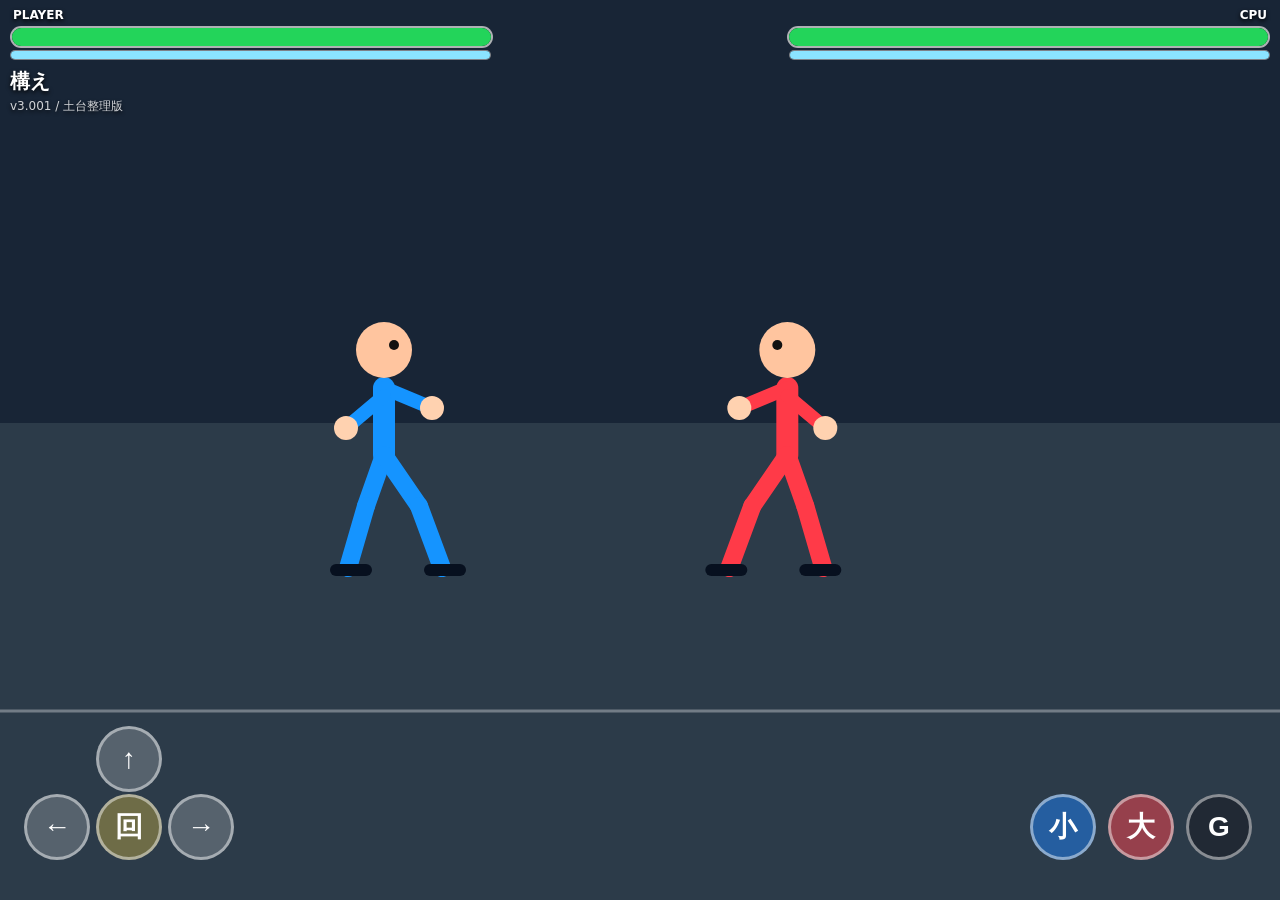
==== index.html @ b84ea017 "Add files via upload" ====
<!doctype html>
<html lang="ja">
<head>
<meta charset="utf-8">
<meta name="viewport" content="width=device-width,initial-scale=1,maximum-scale=1,user-scalable=no">
<title>Taekwondo v3.001</title>
<style>
html,body{margin:0;width:100%;height:100%;overflow:hidden;background:#172434;touch-action:none;font-family:system-ui,-apple-system,"Noto Sans JP",sans-serif}
canvas{display:block;width:100vw;height:100vh}
#bars{position:fixed;top:8px;left:10px;right:10px;height:56px;color:white;font-weight:900;text-shadow:0 2px 4px #000;z-index:5;pointer-events:none}
.label{position:absolute;top:0;font-size:12px}.pl{left:3px}.el{right:3px}
.wrap{position:absolute;top:18px;width:38%;height:18px;border:2px solid #ffffffaa;background:#0006;border-radius:12px;overflow:hidden}
.bwrap{position:absolute;top:42px;width:38%;height:8px;border:1px solid #ffffff77;background:#0006;border-radius:8px;overflow:hidden}
.leftbar{left:0}.rightbar{right:0}.hp{height:100%;background:#23d45a;width:100%}.bal{height:100%;background:#8be4ff;width:100%}
#hud{position:fixed;top:68px;left:10px;color:white;text-shadow:0 2px 4px #000;z-index:6;pointer-events:none}
#move{font-size:20px;font-weight:900}#state{font-size:16px;font-weight:900;margin-top:3px}#debug{font-size:12px;opacity:.8;margin-top:3px}
#controls{position:fixed;left:0;right:0;bottom:max(12px,env(safe-area-inset-bottom));height:172px;z-index:10;pointer-events:none}
button{position:absolute;width:66px;height:66px;border-radius:50%;border:3px solid #ffffff78;background:#ffffff33;color:white;font-size:28px;font-weight:900;pointer-events:auto;user-select:none;-webkit-tap-highlight-color:transparent}
button.down,button:active{transform:scale(.94);background:#ffffff5c}.up{left:96px;bottom:96px}.lbtn{left:24px;bottom:28px}.rot{left:96px;bottom:28px;background:#bea84673}.rbtn{left:168px;bottom:28px}.small{right:184px;bottom:28px;background:#1e87ff7a}.big{right:106px;bottom:28px;background:#ff465080}.guard{right:28px;bottom:28px;background:#1e232db8}
@media(max-height:640px){#controls{height:148px}button{width:58px;height:58px;font-size:24px}.up{left:92px;bottom:82px}.lbtn{left:26px;bottom:22px}.rot{left:92px;bottom:22px}.rbtn{left:158px;bottom:22px}.small{right:164px;bottom:22px}.big{right:94px;bottom:22px}.guard{right:24px;bottom:22px}}
</style>
</head>
<body>
<canvas id="game"></canvas>
<div id="bars">
  <div class="label pl">PLAYER</div><div class="label el">CPU</div>
  <div class="wrap leftbar"><div id="pHp" class="hp"></div></div><div class="wrap rightbar"><div id="cHp" class="hp"></div></div>
  <div class="bwrap leftbar"><div id="pBal" class="bal"></div></div><div class="bwrap rightbar"><div id="cBal" class="bal"></div></div>
</div>
<div id="hud"><div id="move">構え</div><div id="state"></div><div id="debug">v3.001 / 土台整理版</div></div>
<div id="controls">
<button class="up" data-b="up">↑</button><button class="lbtn" data-b="left">←</button><button class="rot" data-b="rotate">回</button><button class="rbtn" data-b="right">→</button>
<button class="small" data-b="small">小</button><button class="big" data-b="big">大</button><button class="guard" data-b="guard">G</button>
</div>
<script>
(()=> {
const cvs=document.getElementById("game"),ctx=cvs.getContext("2d");
let W=0,H=0,D=1;function resize(){W=innerWidth;H=innerHeight;D=devicePixelRatio||1;cvs.width=W*D;cvs.height=H*D;ctx.setTransform(D,0,0,D,0,0)}addEventListener("resize",resize);resize();

const Moves={
 idle:{n:"構え",d:.1},
 ap:{n:"アプチャギ",d:.34,damage:5,bal:8,kb:18,range:105,h:-10,win:[.45,.62]},
 dol:{n:"トルリョチャギ",d:.42,damage:8,bal:10,kb:30,range:125,h:-35,win:[.50,.68]},
 putcho:{n:"プッチョ",d:.25,damage:4,bal:6,kb:14,range:112,h:-35,win:[.34,.54]},
 milgi:{n:"押し蹴り",d:.39,damage:3,bal:16,kb:92,range:148,h:-18,win:[.42,.72],push:true},
 rot:{n:"回転フェイント",d:.47},
 dwit:{n:"ティッチャギ",d:.41,damage:12,bal:18,kb:46,range:160,h:-62,win:[.56,.76],heavy:true},
 huri:{n:"ティフリギ",d:.47,damage:14,bal:22,kb:54,range:145,h:-95,win:[.54,.78],heavy:true},
 turn:{n:"ターンチャギ",d:.70,damage:20,bal:30,kb:70,range:140,h:-48,win:[.58,.82],heavy:true},
 na:{n:"ネリョチャギ",d:.50,damage:10,bal:12,kb:24,range:112,h:-35,win:[.52,.74]},
 jumpHuri:{n:"跳びティフリギ",d:.58,damage:17,bal:26,kb:70,range:150,h:-88,win:[.42,.68],heavy:true},
 retDol:{n:"下がりトルリョチャギ",d:.47,damage:7,bal:9,kb:28,range:125,h:-35,win:[.38,.58]},
 retDwit:{n:"下がり跳びティッチャギ",d:.54,damage:12,bal:18,kb:48,range:160,h:-62,win:[.36,.60],heavy:true}
};

const input={down:new Set(),events:[],tap:{}};function isDown(b){return input.down.has(b)}
function press(b){const now=performance.now(); if(input.down.has(b))return; input.down.add(b); input.events.push({t:"press",b,now}); if(b==="left"||b==="right"){if(now-(input.tap[b]||0)<260)input.events.push({t:"double",b,now}); input.tap[b]=now}}
function release(b){input.down.delete(b)}
document.querySelectorAll("[data-b]").forEach(el=>{const b=el.dataset.b;el.addEventListener("pointerdown",e=>{e.preventDefault();el.classList.add("down");press(b)},{passive:false});const up=e=>{e.preventDefault();el.classList.remove("down");release(b)};el.addEventListener("pointerup",up,{passive:false});el.addEventListener("pointercancel",up,{passive:false});el.addEventListener("pointerleave",up,{passive:false})});
const key={ArrowUp:"up",ArrowLeft:"left",ArrowRight:"right",ArrowDown:"rotate",z:"small",x:"big",c:"guard",Z:"small",X:"big",C:"guard"};
addEventListener("keydown",e=>{if(e.key==="r"||e.key==="R"){input.events.push({t:"reset"});return}const b=key[e.key];if(b){e.preventDefault();press(b)}});addEventListener("keyup",e=>{const b=key[e.key];if(b){e.preventDefault();release(b)}});

class Fighter{
 constructor(x,f,c,isPlayer){this.baseX=x;this.f=f;this.c=c;this.isPlayer=isPlayer;this.reset(false)}
 reset(keepScore=true){this.x=this.baseX;this.y=H*.5;this.hp=100;this.bal=100;this.id="idle";this.time=0;this.guard=false;this.stun=0;this.ko=false;this.flash=0;this.lastHit="";this.cd=.5;this.counter=.0;this.spinReady=0;this.spinBonus=0;this.spinText=0;this.rotBuf=0;this.turnReady=0;this.turnDir=.45;this.pushReady=0;this.step=0;this.stepDir=0}
 move(){return Moves[this.id]} progress(){return Math.min(1,this.time/(this.move().d||.1))}
 start(id){this.id=id;this.time=0;this.lastHit="";if(this.isPlayer)document.getElementById("move").textContent=this.move().n}
}
let P=new Fighter(W*.3,1,"#1594ff",true), C=new Fighter(W*.7,-1,"#ff3a48",false);
let hitStop=0,koText=0,restart=0,pWins=0,cWins=0;

function fullReset(){P=new Fighter(W*.3,1,"#1594ff",true);C=new Fighter(W*.7,-1,"#ff3a48",false);hitStop=koText=restart=0;pWins=cWins=0;document.getElementById("move").textContent="構え"}
function nextRound(){P.reset();C.reset();hitStop=koText=restart=0;document.getElementById("move").textContent="構え"}

function handleInput(dt){
 P.guard=isDown("guard")&&P.id==="idle"&&P.stun<=0;
 for(const k of ["spinReady","spinText","rotBuf","turnReady","pushReady","step","counter"])P[k]=Math.max(0,P[k]-dt);
 const evs=input.events.splice(0);
 for(const ev of evs){
  if(ev.t==="reset"){fullReset();continue}
  if(ev.t==="double"&&ev.b==="right"){P.step=.32;P.stepDir=1;P.x+=40;continue}
  if(ev.t==="double"&&ev.b==="left"){P.step=.32;P.stepDir=-1;P.x-=40;continue}
  if(ev.t!=="press"||P.stun>0||P.ko)continue;
  const fw=isDown("right"),bk=isDown("left"),up=isDown("up");
  if((ev.b==="guard"&&fw)||(ev.b==="right"&&isDown("guard")))P.pushReady=.95;

  if(ev.b==="big"&&P.turnReady>0){P.turnDir=bk?0:(fw?1:.45);P.spinBonus=P.spinReady>0?1:0;if(P.spinBonus)P.spinText=.55;P.start("turn");continue}
  if((P.id==="rot"||P.spinReady>0)&&ev.b==="small"){P.spinBonus=P.spinReady>0?1:0;if(P.spinBonus)P.spinText=.55;P.start("dwit");continue}
  if((P.id==="rot"||P.spinReady>0)&&ev.b==="big"){P.spinBonus=P.spinReady>0?1:0;if(P.spinBonus)P.spinText=.55;P.start("huri");continue}
  if(ev.b==="rotate"){if(P.rotBuf>0||P.id==="rot"){P.turnReady=.95;P.spinReady=.25;P.spinText=.45}P.rotBuf=.58;P.start("rot");continue}
  if((ev.b==="small"||ev.b==="big")&&(P.pushReady>0||(isDown("guard")&&(fw||(P.step>0&&P.stepDir===1))))){P.pushReady=0;P.start("milgi");continue}
  if(ev.b==="small"&&up){P.start("na");continue}
  if(ev.b==="big"&&up){P.start("jumpHuri");continue}
  if(ev.b==="small"&&(fw||(P.step>0&&P.stepDir===1))){P.start("putcho");continue}
  if(ev.b==="small"&&bk){P.start("retDol");continue}
  if(ev.b==="big"&&bk){P.start("retDwit");continue}
  if(ev.b==="small"){P.start("ap");continue}
  if(ev.b==="big"){P.start("dol");continue}
 }
}
function updatePlayer(dt){
 if(P.stun>0){P.stun=Math.max(0,P.stun-dt);return}
 if(P.id==="idle"){if(isDown("left"))P.x-=160*dt;if(isDown("right"))P.x+=160*dt}
 else{if(["rot","dwit","huri"].includes(P.id)){if(isDown("right"))P.x+=90*dt;if(isDown("left"))P.x-=90*dt}if(P.id==="turn")P.x+=135*dt*P.turnDir;P.time+=dt;if(P.id==="rot"){const p=P.progress();if(p>.76&&p<.96)P.spinReady=isDown("right")?.22:.16}tryHit(P,C);if(P.time>P.move().d)P.start("idle")}
 P.x=Math.max(60,Math.min(W-60,P.x));
}
function cpu(dt){
 if(C.ko)return;
 if(C.stun>0){C.stun=Math.max(0,C.stun-dt);C.guard=false;return}
 if(C.id!=="idle"){C.time+=dt;tryHit(C,P);if(C.time>C.move().d){C.start("idle");C.cd=.35+Math.random()*.45}return}
 C.cd=Math.max(0,C.cd-dt);const dist=C.x-P.x;C.guard=false;if(P.id!=="idle"&&P.progress()<.58&&Math.random()<.028)C.guard=true;
 if(dist>270)C.x-=105*dt;else if(dist<145)C.x+=115*dt;else if(C.cd<=0){const r=Math.random();C.start(dist<175&&r<.30?"putcho":dist<230&&r<.62?"milgi":r<.80?"ap":r<.94?"dol":"na")}
 C.x=Math.max(W*.18,Math.min(W-70,C.x));
}
function guarding(u){return u.guard&&u.id==="idle"&&u.stun<=0}
function damage(a,t,m){
 let d=m.damage||0;const spin=a.isPlayer&&a.spinBonus>0;if(spin)d=Math.ceil(d*(m.heavy?1.25:1.15));
 if(guarding(t)){d=Math.ceil(d*.25);a.bal=Math.max(0,a.bal-(m.heavy?24:8));if(m.heavy){a.stun=spin?.62:.42;t.counter=.8}}
 else t.bal=Math.max(0,t.bal-(m.bal||8)-(spin?10:0));
 const kb=(m.kb||20)+(spin?18:0); if(t.f<0)t.x+=kb;else t.x-=kb;
 t.hp=Math.max(0,t.hp-d);t.flash=.18;hitStop=spin?.065:(m.heavy?.045:.025);
 if(t.bal<=0){t.stun=1;t.bal=45}
 if(t.hp<=0&&!t.ko){t.ko=true;koText=1.5;restart=2.2;t.isPlayer?cWins++:pWins++}
}
function tryHit(a,t){
 const m=a.move();if(!m.damage)return;const p=a.progress();if(!m.win||p<m.win[0]||p>m.win[1])return;if(a.lastHit===a.id)return;
 const hx=a.x+a.f*m.range,hy=a.y+m.h,tx=t.x-t.f*28,ty=t.y-70;
 if(Math.abs(hx-tx)<68&&Math.abs(hy-ty)<78){damage(a,t,m);a.lastHit=a.id;if(a.isPlayer)a.spinBonus=0}
}
function line(x1,y1,x2,y2,w,c,a=1){ctx.save();ctx.globalAlpha=a;ctx.strokeStyle=c;ctx.lineWidth=w;ctx.lineCap="round";ctx.beginPath();ctx.moveTo(x1,y1);ctx.lineTo(x2,y2);ctx.stroke();ctx.restore()}
function ell(x,y,rx,ry,rot,s,e,w=12,a=.4){ctx.save();ctx.globalAlpha=a;ctx.strokeStyle="white";ctx.lineWidth=w;ctx.lineCap="round";ctx.beginPath();ctx.ellipse(x,y,rx,ry,rot,s,e);ctx.stroke();ctx.restore()}
function trail(u,x,y){const f=u.f,id=u.id;if(["rot","dwit","huri","turn","jumpHuri"].includes(id)){ell(x,y-38,58,18,-.25,Math.PI*1.05,Math.PI*1.86,10,.32);ell(x,y+10,54,16,-.22,Math.PI*.1,Math.PI*.86,10,.26)}if(id==="huri"||id==="jumpHuri")ell(x+f*145,y-72,95,44,-.22,f>0?Math.PI*1.08:-.08,f>0?Math.PI*1.88:Math.PI*.92,12,.48);if(id==="turn")ell(x+f*118,y-48,88,38,-.18,f>0?Math.PI*1.05:.02,f>0?Math.PI*1.78:Math.PI*.95,12,.44);if(id==="dwit"||id==="retDwit")line(x+f*20,y-35,x+f*170,y-65,12,"white",.4);if(id==="milgi"){line(x+f*126,y-50,x+f*126,y+10,10,"white",.32);line(x+f*98,y-34,x+f*126,y-34,6,"white",.22)}if(id==="putcho")ell(x+f*44,y-12,46,30,0,f>0?-.55:Math.PI+.55,f>0?.15:Math.PI-.15,9,.35);if(id==="na")ell(x+f*42,y-28,82,105,0,f>0?-1.25:Math.PI+1.25,f>0?.80:Math.PI-.80,11,.35)}
function fighter(u){
 let p=u.progress(),x=u.x,y=u.y,f=u.f,id=u.id,c=u.flash>0?"#fff":(u.guard?"#9fd8ff":u.c);
 if(id==="rot")y-=12*Math.abs(Math.sin(Math.PI*p*2));
 const g=y+118;let head={x,y:y-100},top={x,y:y-62},hip={x,y:y+5},fh={x:x+f*48,y:y-42},rh={x:x-f*38,y:y-22},fa={x:x-f*36,y:g},fb={x:x+f*58,y:g},ka={x:x-f*18,y:y+56},kb={x:x+f*35,y:y+56};
 if(id==="milgi"){kb={x:x+f*78,y:y-18};fb={x:x+f*150,y:y-18};top.x-=f*8;hip.x-=f*12;fh={x:x+f*34,y:y-42}}
 else if(id==="putcho"){kb={x:x+f*55,y:y-14};fb={x:x+f*118,y:y-38}}
 else if(id==="dwit"||id==="retDwit"){head.x=x-f*24;top.x=x-f*10;hip.x=x-f*8;kb={x:x+f*70,y:y-34};fb={x:x+f*160,y:y-62};fa={x:x-f*6,y:g}}
 else if(id==="huri"||id==="jumpHuri"){head.x=x-f*22;top.x=x-f*10;hip.x=x-f*6;kb={x:x+f*96,y:y-72};fb={x:x+f*130,y:y-110};fa={x:x-f*8,y:g}}
 else if(id==="turn"){head.x=x-f*18;top.x=x-f*10;hip.x=x-f*8;kb={x:x+f*82,y:y-35};fb={x:x+f*138,y:y-48};fa={x:x-f*8,y:g}}
 else if(id==="na"){const a=-1.25+p*2.05,cx=x+f*42,cy=y-28;kb={x:x+f*58,y:y-24};fb={x:cx+f*Math.cos(a)*82,y:cy+Math.sin(a)*105}}
 else if(id==="dol"||id==="retDol"){kb={x:x+f*60,y:y-10};fb={x:x+f*135,y:y-35}}
 else if(id==="ap"){kb={x:x+f*58,y:y-5};fb={x:x+f*125,y:y-10}}
 else if(id==="rot"){if(p<.25||p>=.50&&p<.75){fa={x:x-f*6,y:g-24};fb={x:x+f*8,y:g-24};ka={x:x-f*5,y:y+58};kb={x:x+f*6,y:y+58}}else if(p<.5){fa={x:x+f*24,y:g};fb={x:x-f*40,y:g};ka={x:x+f*18,y:y+56};kb={x:x-f*26,y:y+56};head.x=x-f*8;fh={x:x-f*28,y:y-35};rh={x:x+f*20,y:y-30}}}
 trail(u,x,y);
 if(u.spinBonus&&(id==="dwit"||id==="huri"||id==="turn")){ctx.save();ctx.globalAlpha=.42;ctx.strokeStyle="white";ctx.lineWidth=5;ctx.beginPath();ctx.arc(x+f*80,y-55,42,0,7);ctx.stroke();ctx.restore()}
 if(u.guard){ctx.save();ctx.strokeStyle="#9fd8ff";ctx.globalAlpha=.55;ctx.lineWidth=5;ctx.beginPath();ctx.arc(x+f*42,y-45,42,f>0?2.1:-1.1,f>0?4.2:1.1);ctx.stroke();ctx.restore()}
 line(top.x,top.y,hip.x,hip.y,22,c);line(top.x,top.y,fh.x,fh.y,14,c);line(top.x,top.y+8,rh.x,rh.y,14,c);line(hip.x,hip.y,ka.x,ka.y,18,c);line(ka.x,ka.y,fa.x,fa.y,18,c);line(hip.x,hip.y,kb.x,kb.y,18,c);line(kb.x,kb.y,fb.x,fb.y,18,c);
 line(fa.x-f*12,fa.y+2,fa.x+f*18,fa.y+2,12,"#07101f");if(id==="milgi")line(fb.x+f*4,fb.y-30,fb.x+f*4,fb.y+30,18,"#07101f");else line(fb.x-f*12,fb.y+2,fb.x+f*18,fb.y+2,12,"#07101f");
 ctx.fillStyle="#ffd2b0";ctx.beginPath();ctx.arc(fh.x,fh.y,12,0,7);ctx.fill();ctx.beginPath();ctx.arc(rh.x,rh.y,12,0,7);ctx.fill();ctx.fillStyle="#ffc59f";ctx.beginPath();ctx.arc(head.x,head.y,28,0,7);ctx.fill();ctx.fillStyle="#111";ctx.beginPath();ctx.arc(head.x+f*10,head.y-5,5,0,7);ctx.fill();if(u.flash>0){line(x+f*24,y-90,x+f*60,y-60,4,"white",.9);line(x+f*60,y-90,x+f*24,y-60,4,"white",.9)}
}
function draw(){ctx.fillStyle="#182536";ctx.fillRect(0,0,W,H);ctx.fillStyle="#2c3b49";ctx.fillRect(0,H*.47,W,H*.53);line(0,H*.79,W,H*.79,3,"#ffffff55");fighter(C);fighter(P);if(koText>0||P.ko||C.ko){ctx.save();ctx.textAlign="center";ctx.fillStyle="white";ctx.font="900 54px system-ui";ctx.fillText(P.ko?"YOU LOSE":"K.O.",W/2,H*.34);ctx.font="900 18px system-ui";ctx.fillText("NEXT ROUND...",W/2,H*.34+36);ctx.fillText("PLAYER "+pWins+" - "+cWins+" CPU",W/2,H*.34+62);ctx.restore()}}
function hud(){pHp.style.width=P.hp+"%";cHp.style.width=C.hp+"%";pBal.style.width=P.bal+"%";cBal.style.width=C.bal+"%";state.textContent=P.turnReady>0?"TURN READY":P.spinText>0?"SPIN BONUS!":P.spinReady>0&&P.id==="rot"?"SPIN READY":P.pushReady>0?"PUSH READY":""}
function roundUpdate(dt){if(P.ko||C.ko){koText=Math.max(0,koText-dt);restart=Math.max(0,restart-dt);if(restart<=0)nextRound();return true}return false}
let last=performance.now();function loop(now){const dt=Math.min(.033,(now-last)/1000);last=now;P.y=C.y=H*.5;if(hitStop>0){hitStop=Math.max(0,hitStop-dt);hud();draw();requestAnimationFrame(loop);return}if(!roundUpdate(dt)){handleInput(dt);updatePlayer(dt);cpu(dt);tryHit(C,P);P.flash=Math.max(0,P.flash-dt);C.flash=Math.max(0,C.flash-dt)}hud();draw();requestAnimationFrame(loop)}fullReset();requestAnimationFrame(loop);
})();
</script>
</body>
</html>
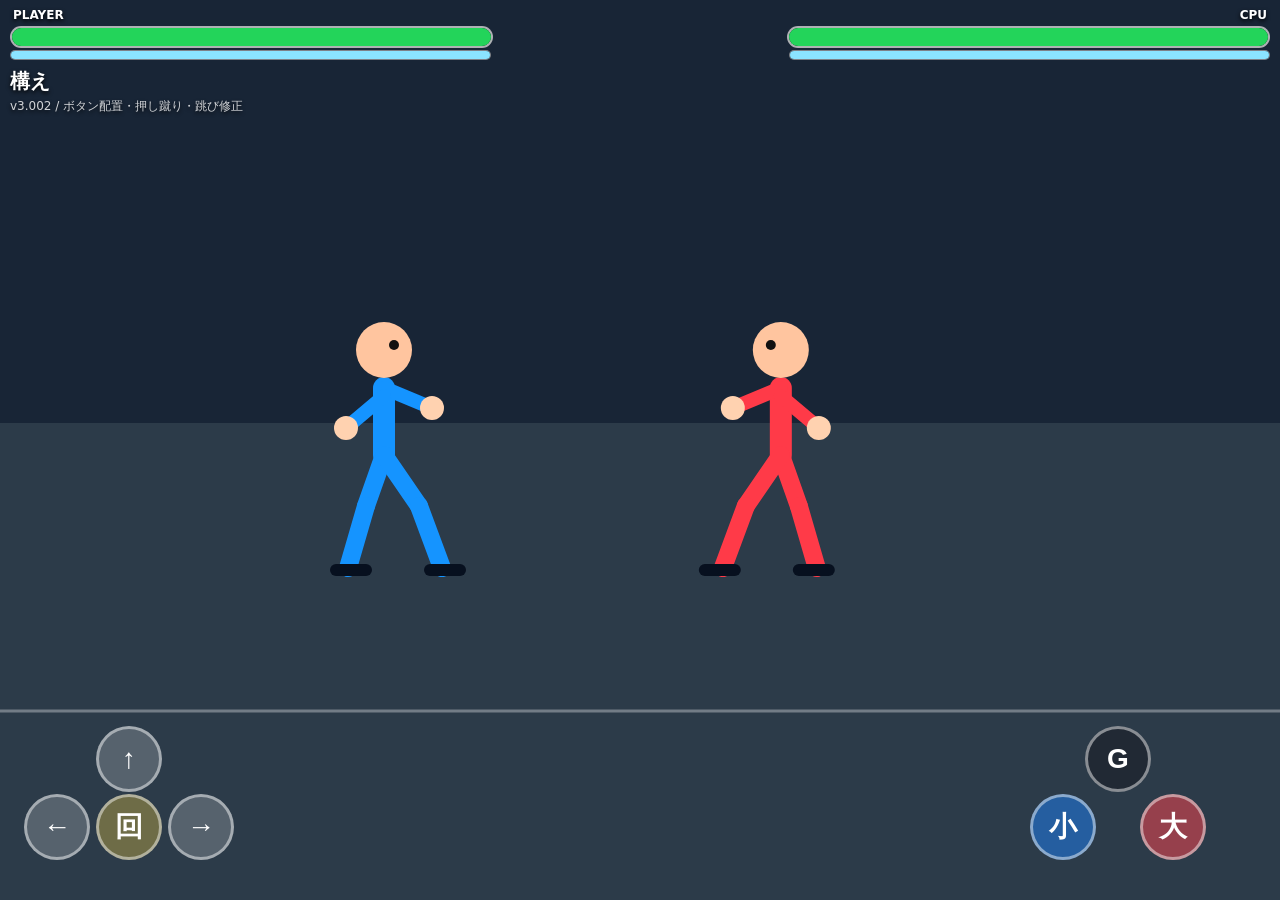
==== commit 18fb53a3: "Add files via upload" ====
--- a/index.html
+++ b/index.html
@@ -3,7 +3,7 @@
 <head>
 <meta charset="utf-8">
 <meta name="viewport" content="width=device-width,initial-scale=1,maximum-scale=1,user-scalable=no">
-<title>Taekwondo v3.001</title>
+<title>Taekwondo v3.002</title>
 <style>
 html,body{margin:0;width:100%;height:100%;overflow:hidden;background:#172434;touch-action:none;font-family:system-ui,-apple-system,"Noto Sans JP",sans-serif}
 canvas{display:block;width:100vw;height:100vh}
@@ -16,8 +16,8 @@
 #move{font-size:20px;font-weight:900}#state{font-size:16px;font-weight:900;margin-top:3px}#debug{font-size:12px;opacity:.8;margin-top:3px}
 #controls{position:fixed;left:0;right:0;bottom:max(12px,env(safe-area-inset-bottom));height:172px;z-index:10;pointer-events:none}
 button{position:absolute;width:66px;height:66px;border-radius:50%;border:3px solid #ffffff78;background:#ffffff33;color:white;font-size:28px;font-weight:900;pointer-events:auto;user-select:none;-webkit-tap-highlight-color:transparent}
-button.down,button:active{transform:scale(.94);background:#ffffff5c}.up{left:96px;bottom:96px}.lbtn{left:24px;bottom:28px}.rot{left:96px;bottom:28px;background:#bea84673}.rbtn{left:168px;bottom:28px}.small{right:184px;bottom:28px;background:#1e87ff7a}.big{right:106px;bottom:28px;background:#ff465080}.guard{right:28px;bottom:28px;background:#1e232db8}
-@media(max-height:640px){#controls{height:148px}button{width:58px;height:58px;font-size:24px}.up{left:92px;bottom:82px}.lbtn{left:26px;bottom:22px}.rot{left:92px;bottom:22px}.rbtn{left:158px;bottom:22px}.small{right:164px;bottom:22px}.big{right:94px;bottom:22px}.guard{right:24px;bottom:22px}}
+button.down,button:active{transform:scale(.94);background:#ffffff5c}.up{left:96px;bottom:96px}.lbtn{left:24px;bottom:28px}.rot{left:96px;bottom:28px;background:#bea84673}.rbtn{left:168px;bottom:28px}.small{right:184px;bottom:28px;background:#1e87ff7a}.big{right:74px;bottom:28px;background:#ff465080}.guard{right:129px;bottom:96px;background:#1e232db8}
+@media(max-height:640px){#controls{height:148px}button{width:58px;height:58px;font-size:24px}.up{left:92px;bottom:82px}.lbtn{left:26px;bottom:22px}.rot{left:92px;bottom:22px}.rbtn{left:158px;bottom:22px}.small{right:164px;bottom:22px}.big{right:76px;bottom:22px}.guard{right:120px;bottom:82px}}
 </style>
 </head>
 <body>
@@ -27,7 +27,7 @@
   <div class="wrap leftbar"><div id="pHp" class="hp"></div></div><div class="wrap rightbar"><div id="cHp" class="hp"></div></div>
   <div class="bwrap leftbar"><div id="pBal" class="bal"></div></div><div class="bwrap rightbar"><div id="cBal" class="bal"></div></div>
 </div>
-<div id="hud"><div id="move">構え</div><div id="state"></div><div id="debug">v3.001 / 土台整理版</div></div>
+<div id="hud"><div id="move">構え</div><div id="state"></div><div id="debug">v3.002 / ボタン配置・押し蹴り・跳び修正</div></div>
 <div id="controls">
 <button class="up" data-b="up">↑</button><button class="lbtn" data-b="left">←</button><button class="rot" data-b="rotate">回</button><button class="rbtn" data-b="right">→</button>
 <button class="small" data-b="small">小</button><button class="big" data-b="big">大</button><button class="guard" data-b="guard">G</button>
@@ -83,11 +83,13 @@
   if(ev.t!=="press"||P.stun>0||P.ko)continue;
   const fw=isDown("right"),bk=isDown("left"),up=isDown("up");
   if((ev.b==="guard"&&fw)||(ev.b==="right"&&isDown("guard")))P.pushReady=.95;
+  if(ev.b==="guard" && isDown("big") && P.id==="idle"){P.pushReady=0;P.start("milgi");continue}
 
   if(ev.b==="big"&&P.turnReady>0){P.turnDir=bk?0:(fw?1:.45);P.spinBonus=P.spinReady>0?1:0;if(P.spinBonus)P.spinText=.55;P.start("turn");continue}
   if((P.id==="rot"||P.spinReady>0)&&ev.b==="small"){P.spinBonus=P.spinReady>0?1:0;if(P.spinBonus)P.spinText=.55;P.start("dwit");continue}
   if((P.id==="rot"||P.spinReady>0)&&ev.b==="big"){P.spinBonus=P.spinReady>0?1:0;if(P.spinBonus)P.spinText=.55;P.start("huri");continue}
   if(ev.b==="rotate"){if(P.rotBuf>0||P.id==="rot"){P.turnReady=.95;P.spinReady=.25;P.spinText=.45}P.rotBuf=.58;P.start("rot");continue}
+  if(ev.b==="big" && isDown("guard")){P.pushReady=0;P.start("milgi");continue}
   if((ev.b==="small"||ev.b==="big")&&(P.pushReady>0||(isDown("guard")&&(fw||(P.step>0&&P.stepDir===1))))){P.pushReady=0;P.start("milgi");continue}
   if(ev.b==="small"&&up){P.start("na");continue}
   if(ev.b==="big"&&up){P.start("jumpHuri");continue}
@@ -133,11 +135,13 @@
 function fighter(u){
  let p=u.progress(),x=u.x,y=u.y,f=u.f,id=u.id,c=u.flash>0?"#fff":(u.guard?"#9fd8ff":u.c);
  if(id==="rot")y-=12*Math.abs(Math.sin(Math.PI*p*2));
+ if(id==="jumpHuri")y-=34*Math.sin(Math.PI*p);
  const g=y+118;let head={x,y:y-100},top={x,y:y-62},hip={x,y:y+5},fh={x:x+f*48,y:y-42},rh={x:x-f*38,y:y-22},fa={x:x-f*36,y:g},fb={x:x+f*58,y:g},ka={x:x-f*18,y:y+56},kb={x:x+f*35,y:y+56};
  if(id==="milgi"){kb={x:x+f*78,y:y-18};fb={x:x+f*150,y:y-18};top.x-=f*8;hip.x-=f*12;fh={x:x+f*34,y:y-42}}
  else if(id==="putcho"){kb={x:x+f*55,y:y-14};fb={x:x+f*118,y:y-38}}
  else if(id==="dwit"||id==="retDwit"){head.x=x-f*24;top.x=x-f*10;hip.x=x-f*8;kb={x:x+f*70,y:y-34};fb={x:x+f*160,y:y-62};fa={x:x-f*6,y:g}}
- else if(id==="huri"||id==="jumpHuri"){head.x=x-f*22;top.x=x-f*10;hip.x=x-f*6;kb={x:x+f*96,y:y-72};fb={x:x+f*130,y:y-110};fa={x:x-f*8,y:g}}
+ else if(id==="huri"){head.x=x-f*22;top.x=x-f*10;hip.x=x-f*6;kb={x:x+f*96,y:y-72};fb={x:x+f*130,y:y-110};fa={x:x-f*8,y:g}}
+ else if(id==="jumpHuri"){head.x=x-f*24;top.x=x-f*12;hip.x=x-f*8;kb={x:x+f*100,y:y-78};fb={x:x+f*142,y:y-112};fa={x:x-f*10,y:g-18};ka={x:x-f*8,y:y+48}}
  else if(id==="turn"){head.x=x-f*18;top.x=x-f*10;hip.x=x-f*8;kb={x:x+f*82,y:y-35};fb={x:x+f*138,y:y-48};fa={x:x-f*8,y:g}}
  else if(id==="na"){const a=-1.25+p*2.05,cx=x+f*42,cy=y-28;kb={x:x+f*58,y:y-24};fb={x:cx+f*Math.cos(a)*82,y:cy+Math.sin(a)*105}}
  else if(id==="dol"||id==="retDol"){kb={x:x+f*60,y:y-10};fb={x:x+f*135,y:y-35}}
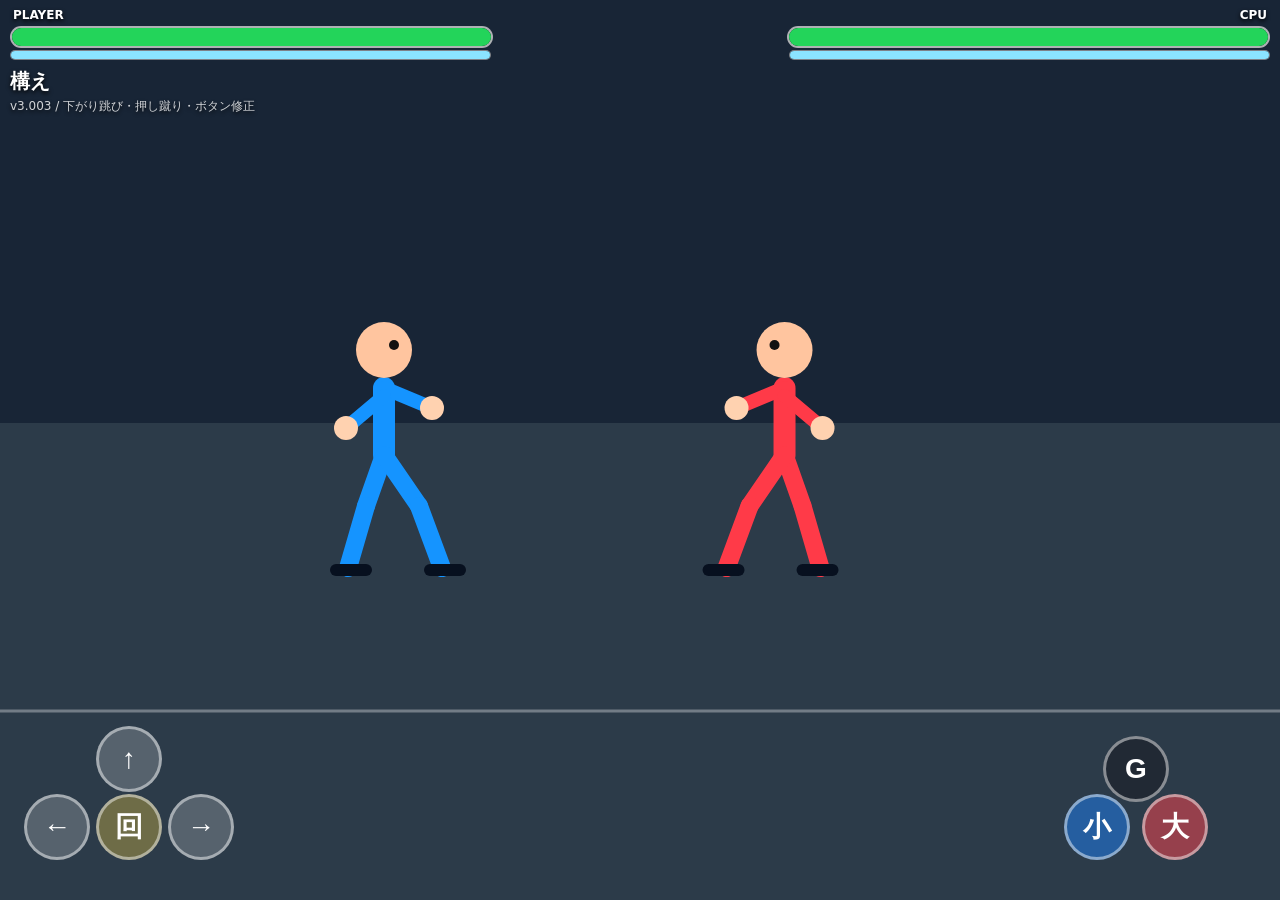
==== commit 4e4a846d: "Add files via upload" ====
--- a/index.html
+++ b/index.html
@@ -3,7 +3,7 @@
 <head>
 <meta charset="utf-8">
 <meta name="viewport" content="width=device-width,initial-scale=1,maximum-scale=1,user-scalable=no">
-<title>Taekwondo v3.002</title>
+<title>Taekwondo v3.003</title>
 <style>
 html,body{margin:0;width:100%;height:100%;overflow:hidden;background:#172434;touch-action:none;font-family:system-ui,-apple-system,"Noto Sans JP",sans-serif}
 canvas{display:block;width:100vw;height:100vh}
@@ -16,8 +16,8 @@
 #move{font-size:20px;font-weight:900}#state{font-size:16px;font-weight:900;margin-top:3px}#debug{font-size:12px;opacity:.8;margin-top:3px}
 #controls{position:fixed;left:0;right:0;bottom:max(12px,env(safe-area-inset-bottom));height:172px;z-index:10;pointer-events:none}
 button{position:absolute;width:66px;height:66px;border-radius:50%;border:3px solid #ffffff78;background:#ffffff33;color:white;font-size:28px;font-weight:900;pointer-events:auto;user-select:none;-webkit-tap-highlight-color:transparent}
-button.down,button:active{transform:scale(.94);background:#ffffff5c}.up{left:96px;bottom:96px}.lbtn{left:24px;bottom:28px}.rot{left:96px;bottom:28px;background:#bea84673}.rbtn{left:168px;bottom:28px}.small{right:184px;bottom:28px;background:#1e87ff7a}.big{right:74px;bottom:28px;background:#ff465080}.guard{right:129px;bottom:96px;background:#1e232db8}
-@media(max-height:640px){#controls{height:148px}button{width:58px;height:58px;font-size:24px}.up{left:92px;bottom:82px}.lbtn{left:26px;bottom:22px}.rot{left:92px;bottom:22px}.rbtn{left:158px;bottom:22px}.small{right:164px;bottom:22px}.big{right:76px;bottom:22px}.guard{right:120px;bottom:82px}}
+button.down,button:active{transform:scale(.94);background:#ffffff5c}.up{left:96px;bottom:96px}.lbtn{left:24px;bottom:28px}.rot{left:96px;bottom:28px;background:#bea84673}.rbtn{left:168px;bottom:28px}.small{right:150px;bottom:28px;background:#1e87ff7a}.big{right:72px;bottom:28px;background:#ff465080}.guard{right:111px;bottom:86px;background:#1e232db8}
+@media(max-height:640px){#controls{height:148px}button{width:58px;height:58px;font-size:24px}.up{left:92px;bottom:82px}.lbtn{left:26px;bottom:22px}.rot{left:92px;bottom:22px}.rbtn{left:158px;bottom:22px}.small{right:142px;bottom:22px}.big{right:74px;bottom:22px}.guard{right:108px;bottom:76px}}
 </style>
 </head>
 <body>
@@ -27,7 +27,7 @@
   <div class="wrap leftbar"><div id="pHp" class="hp"></div></div><div class="wrap rightbar"><div id="cHp" class="hp"></div></div>
   <div class="bwrap leftbar"><div id="pBal" class="bal"></div></div><div class="bwrap rightbar"><div id="cBal" class="bal"></div></div>
 </div>
-<div id="hud"><div id="move">構え</div><div id="state"></div><div id="debug">v3.002 / ボタン配置・押し蹴り・跳び修正</div></div>
+<div id="hud"><div id="move">構え</div><div id="state"></div><div id="debug">v3.003 / 下がり跳び・押し蹴り・ボタン修正</div></div>
 <div id="controls">
 <button class="up" data-b="up">↑</button><button class="lbtn" data-b="left">←</button><button class="rot" data-b="rotate">回</button><button class="rbtn" data-b="right">→</button>
 <button class="small" data-b="small">小</button><button class="big" data-b="big">大</button><button class="guard" data-b="guard">G</button>
@@ -42,7 +42,7 @@
  ap:{n:"アプチャギ",d:.34,damage:5,bal:8,kb:18,range:105,h:-10,win:[.45,.62]},
  dol:{n:"トルリョチャギ",d:.42,damage:8,bal:10,kb:30,range:125,h:-35,win:[.50,.68]},
  putcho:{n:"プッチョ",d:.25,damage:4,bal:6,kb:14,range:112,h:-35,win:[.34,.54]},
- milgi:{n:"押し蹴り",d:.39,damage:3,bal:16,kb:92,range:148,h:-18,win:[.42,.72],push:true},
+ milgi:{n:"押し蹴り",d:.44,damage:3,bal:16,kb:92,range:148,h:-18,win:[.50,.78],push:true},
  rot:{n:"回転フェイント",d:.47},
  dwit:{n:"ティッチャギ",d:.41,damage:12,bal:18,kb:46,range:160,h:-62,win:[.56,.76],heavy:true},
  huri:{n:"ティフリギ",d:.47,damage:14,bal:22,kb:54,range:145,h:-95,win:[.54,.78],heavy:true},
@@ -103,13 +103,14 @@
 function updatePlayer(dt){
  if(P.stun>0){P.stun=Math.max(0,P.stun-dt);return}
  if(P.id==="idle"){if(isDown("left"))P.x-=160*dt;if(isDown("right"))P.x+=160*dt}
- else{if(["rot","dwit","huri"].includes(P.id)){if(isDown("right"))P.x+=90*dt;if(isDown("left"))P.x-=90*dt}if(P.id==="turn")P.x+=135*dt*P.turnDir;P.time+=dt;if(P.id==="rot"){const p=P.progress();if(p>.76&&p<.96)P.spinReady=isDown("right")?.22:.16}tryHit(P,C);if(P.time>P.move().d)P.start("idle")}
+ else{if(["rot","dwit","huri"].includes(P.id)){if(isDown("right"))P.x+=90*dt;if(isDown("left"))P.x-=90*dt}if(P.id==="turn")P.x+=135*dt*P.turnDir;
+  if(P.id==="milgi")P.x+=105*dt;P.time+=dt;if(P.id==="rot"){const p=P.progress();if(p>.76&&p<.96)P.spinReady=isDown("right")?.22:.16}tryHit(P,C);if(P.time>P.move().d)P.start("idle")}
  P.x=Math.max(60,Math.min(W-60,P.x));
 }
 function cpu(dt){
  if(C.ko)return;
  if(C.stun>0){C.stun=Math.max(0,C.stun-dt);C.guard=false;return}
- if(C.id!=="idle"){C.time+=dt;tryHit(C,P);if(C.time>C.move().d){C.start("idle");C.cd=.35+Math.random()*.45}return}
+ if(C.id!=="idle"){if(C.id==="milgi")C.x-=105*dt;C.time+=dt;tryHit(C,P);if(C.time>C.move().d){C.start("idle");C.cd=.35+Math.random()*.45}return}
  C.cd=Math.max(0,C.cd-dt);const dist=C.x-P.x;C.guard=false;if(P.id!=="idle"&&P.progress()<.58&&Math.random()<.028)C.guard=true;
  if(dist>270)C.x-=105*dt;else if(dist<145)C.x+=115*dt;else if(C.cd<=0){const r=Math.random();C.start(dist<175&&r<.30?"putcho":dist<230&&r<.62?"milgi":r<.80?"ap":r<.94?"dol":"na")}
  C.x=Math.max(W*.18,Math.min(W-70,C.x));
@@ -136,10 +137,22 @@
  let p=u.progress(),x=u.x,y=u.y,f=u.f,id=u.id,c=u.flash>0?"#fff":(u.guard?"#9fd8ff":u.c);
  if(id==="rot")y-=12*Math.abs(Math.sin(Math.PI*p*2));
  if(id==="jumpHuri")y-=34*Math.sin(Math.PI*p);
+ if(id==="retDwit")y-=26*Math.sin(Math.PI*p);
  const g=y+118;let head={x,y:y-100},top={x,y:y-62},hip={x,y:y+5},fh={x:x+f*48,y:y-42},rh={x:x-f*38,y:y-22},fa={x:x-f*36,y:g},fb={x:x+f*58,y:g},ka={x:x-f*18,y:y+56},kb={x:x+f*35,y:y+56};
- if(id==="milgi"){kb={x:x+f*78,y:y-18};fb={x:x+f*150,y:y-18};top.x-=f*8;hip.x-=f*12;fh={x:x+f*34,y:y-42}}
+ if(id==="milgi"){
+   top.x-=f*8;hip.x-=f*12;fh={x:x+f*34,y:y-42};
+   if(p<.45){
+     // 膝を高く体に引き付ける準備
+     kb={x:x+f*48,y:y-44};fb={x:x+f*58,y:y-12};
+     ka={x:x-f*18,y:y+56};fa={x:x-f*36,y:g};
+   }else{
+     // 足裏で前に押す
+     kb={x:x+f*78,y:y-18};fb={x:x+f*150,y:y-18};
+   }
+ }
  else if(id==="putcho"){kb={x:x+f*55,y:y-14};fb={x:x+f*118,y:y-38}}
- else if(id==="dwit"||id==="retDwit"){head.x=x-f*24;top.x=x-f*10;hip.x=x-f*8;kb={x:x+f*70,y:y-34};fb={x:x+f*160,y:y-62};fa={x:x-f*6,y:g}}
+ else if(id==="dwit"){head.x=x-f*24;top.x=x-f*10;hip.x=x-f*8;kb={x:x+f*70,y:y-34};fb={x:x+f*160,y:y-62};fa={x:x-f*6,y:g}}
+ else if(id==="retDwit"){head.x=x-f*24;top.x=x-f*10;hip.x=x-f*8;kb={x:x+f*70,y:y-34};fb={x:x+f*160,y:y-62};fa={x:x-f*10,y:g-18};ka={x:x-f*8,y:y+48}}
  else if(id==="huri"){head.x=x-f*22;top.x=x-f*10;hip.x=x-f*6;kb={x:x+f*96,y:y-72};fb={x:x+f*130,y:y-110};fa={x:x-f*8,y:g}}
  else if(id==="jumpHuri"){head.x=x-f*24;top.x=x-f*12;hip.x=x-f*8;kb={x:x+f*100,y:y-78};fb={x:x+f*142,y:y-112};fa={x:x-f*10,y:g-18};ka={x:x-f*8,y:y+48}}
  else if(id==="turn"){head.x=x-f*18;top.x=x-f*10;hip.x=x-f*8;kb={x:x+f*82,y:y-35};fb={x:x+f*138,y:y-48};fa={x:x-f*8,y:g}}
@@ -151,7 +164,7 @@
  if(u.spinBonus&&(id==="dwit"||id==="huri"||id==="turn")){ctx.save();ctx.globalAlpha=.42;ctx.strokeStyle="white";ctx.lineWidth=5;ctx.beginPath();ctx.arc(x+f*80,y-55,42,0,7);ctx.stroke();ctx.restore()}
  if(u.guard){ctx.save();ctx.strokeStyle="#9fd8ff";ctx.globalAlpha=.55;ctx.lineWidth=5;ctx.beginPath();ctx.arc(x+f*42,y-45,42,f>0?2.1:-1.1,f>0?4.2:1.1);ctx.stroke();ctx.restore()}
  line(top.x,top.y,hip.x,hip.y,22,c);line(top.x,top.y,fh.x,fh.y,14,c);line(top.x,top.y+8,rh.x,rh.y,14,c);line(hip.x,hip.y,ka.x,ka.y,18,c);line(ka.x,ka.y,fa.x,fa.y,18,c);line(hip.x,hip.y,kb.x,kb.y,18,c);line(kb.x,kb.y,fb.x,fb.y,18,c);
- line(fa.x-f*12,fa.y+2,fa.x+f*18,fa.y+2,12,"#07101f");if(id==="milgi")line(fb.x+f*4,fb.y-30,fb.x+f*4,fb.y+30,18,"#07101f");else line(fb.x-f*12,fb.y+2,fb.x+f*18,fb.y+2,12,"#07101f");
+ line(fa.x-f*12,fa.y+2,fa.x+f*18,fa.y+2,12,"#07101f");if(id==="milgi"&&p>=.45)line(fb.x+f*4,fb.y-30,fb.x+f*4,fb.y+30,18,"#07101f");else line(fb.x-f*12,fb.y+2,fb.x+f*18,fb.y+2,12,"#07101f");
  ctx.fillStyle="#ffd2b0";ctx.beginPath();ctx.arc(fh.x,fh.y,12,0,7);ctx.fill();ctx.beginPath();ctx.arc(rh.x,rh.y,12,0,7);ctx.fill();ctx.fillStyle="#ffc59f";ctx.beginPath();ctx.arc(head.x,head.y,28,0,7);ctx.fill();ctx.fillStyle="#111";ctx.beginPath();ctx.arc(head.x+f*10,head.y-5,5,0,7);ctx.fill();if(u.flash>0){line(x+f*24,y-90,x+f*60,y-60,4,"white",.9);line(x+f*60,y-90,x+f*24,y-60,4,"white",.9)}
 }
 function draw(){ctx.fillStyle="#182536";ctx.fillRect(0,0,W,H);ctx.fillStyle="#2c3b49";ctx.fillRect(0,H*.47,W,H*.53);line(0,H*.79,W,H*.79,3,"#ffffff55");fighter(C);fighter(P);if(koText>0||P.ko||C.ko){ctx.save();ctx.textAlign="center";ctx.fillStyle="white";ctx.font="900 54px system-ui";ctx.fillText(P.ko?"YOU LOSE":"K.O.",W/2,H*.34);ctx.font="900 18px system-ui";ctx.fillText("NEXT ROUND...",W/2,H*.34+36);ctx.fillText("PLAYER "+pWins+" - "+cWins+" CPU",W/2,H*.34+62);ctx.restore()}}
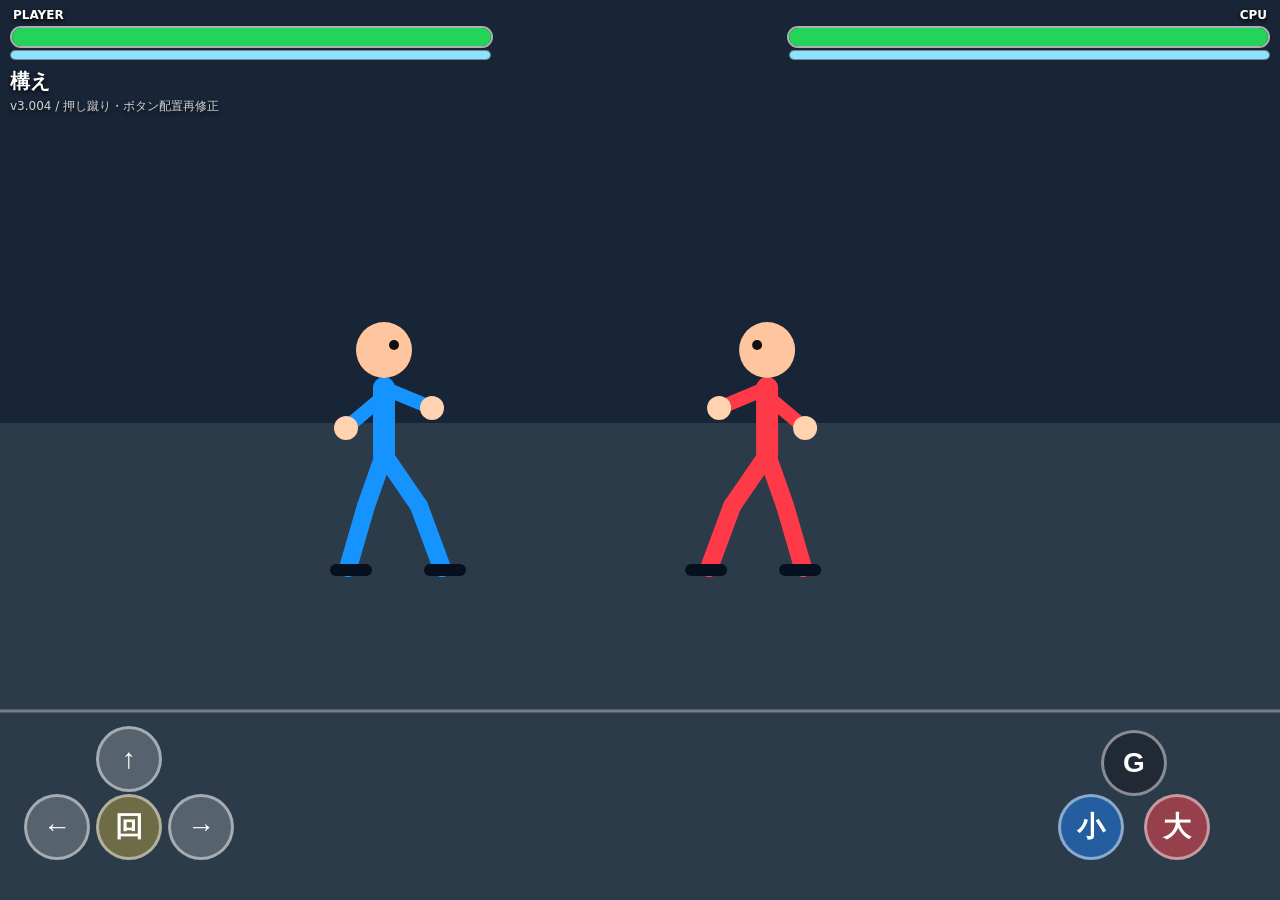
==== commit 9b7bea12: "Add files via upload" ====
--- a/index.html
+++ b/index.html
@@ -3,7 +3,7 @@
 <head>
 <meta charset="utf-8">
 <meta name="viewport" content="width=device-width,initial-scale=1,maximum-scale=1,user-scalable=no">
-<title>Taekwondo v3.003</title>
+<title>Taekwondo v3.004</title>
 <style>
 html,body{margin:0;width:100%;height:100%;overflow:hidden;background:#172434;touch-action:none;font-family:system-ui,-apple-system,"Noto Sans JP",sans-serif}
 canvas{display:block;width:100vw;height:100vh}
@@ -16,8 +16,8 @@
 #move{font-size:20px;font-weight:900}#state{font-size:16px;font-weight:900;margin-top:3px}#debug{font-size:12px;opacity:.8;margin-top:3px}
 #controls{position:fixed;left:0;right:0;bottom:max(12px,env(safe-area-inset-bottom));height:172px;z-index:10;pointer-events:none}
 button{position:absolute;width:66px;height:66px;border-radius:50%;border:3px solid #ffffff78;background:#ffffff33;color:white;font-size:28px;font-weight:900;pointer-events:auto;user-select:none;-webkit-tap-highlight-color:transparent}
-button.down,button:active{transform:scale(.94);background:#ffffff5c}.up{left:96px;bottom:96px}.lbtn{left:24px;bottom:28px}.rot{left:96px;bottom:28px;background:#bea84673}.rbtn{left:168px;bottom:28px}.small{right:150px;bottom:28px;background:#1e87ff7a}.big{right:72px;bottom:28px;background:#ff465080}.guard{right:111px;bottom:86px;background:#1e232db8}
-@media(max-height:640px){#controls{height:148px}button{width:58px;height:58px;font-size:24px}.up{left:92px;bottom:82px}.lbtn{left:26px;bottom:22px}.rot{left:92px;bottom:22px}.rbtn{left:158px;bottom:22px}.small{right:142px;bottom:22px}.big{right:74px;bottom:22px}.guard{right:108px;bottom:76px}}
+button.down,button:active{transform:scale(.94);background:#ffffff5c}.up{left:96px;bottom:96px}.lbtn{left:24px;bottom:28px}.rot{left:96px;bottom:28px;background:#bea84673}.rbtn{left:168px;bottom:28px}.small{right:156px;bottom:28px;background:#1e87ff7a}.big{right:70px;bottom:28px;background:#ff465080}.guard{right:113px;bottom:92px;background:#1e232db8}
+@media(max-height:640px){#controls{height:148px}button{width:58px;height:58px;font-size:24px}.up{left:92px;bottom:82px}.lbtn{left:26px;bottom:22px}.rot{left:92px;bottom:22px}.rbtn{left:158px;bottom:22px}.small{right:142px;bottom:22px}.big{right:72px;bottom:22px}.guard{right:107px;bottom:80px}}
 </style>
 </head>
 <body>
@@ -27,7 +27,7 @@
   <div class="wrap leftbar"><div id="pHp" class="hp"></div></div><div class="wrap rightbar"><div id="cHp" class="hp"></div></div>
   <div class="bwrap leftbar"><div id="pBal" class="bal"></div></div><div class="bwrap rightbar"><div id="cBal" class="bal"></div></div>
 </div>
-<div id="hud"><div id="move">構え</div><div id="state"></div><div id="debug">v3.003 / 下がり跳び・押し蹴り・ボタン修正</div></div>
+<div id="hud"><div id="move">構え</div><div id="state"></div><div id="debug">v3.004 / 押し蹴り・ボタン配置再修正</div></div>
 <div id="controls">
 <button class="up" data-b="up">↑</button><button class="lbtn" data-b="left">←</button><button class="rot" data-b="rotate">回</button><button class="rbtn" data-b="right">→</button>
 <button class="small" data-b="small">小</button><button class="big" data-b="big">大</button><button class="guard" data-b="guard">G</button>
@@ -42,7 +42,7 @@
  ap:{n:"アプチャギ",d:.34,damage:5,bal:8,kb:18,range:105,h:-10,win:[.45,.62]},
  dol:{n:"トルリョチャギ",d:.42,damage:8,bal:10,kb:30,range:125,h:-35,win:[.50,.68]},
  putcho:{n:"プッチョ",d:.25,damage:4,bal:6,kb:14,range:112,h:-35,win:[.34,.54]},
- milgi:{n:"押し蹴り",d:.44,damage:3,bal:16,kb:92,range:148,h:-18,win:[.50,.78],push:true},
+ milgi:{n:"押し蹴り",d:.50,damage:3,bal:16,kb:96,range:152,h:-18,win:[.56,.82],push:true},
  rot:{n:"回転フェイント",d:.47},
  dwit:{n:"ティッチャギ",d:.41,damage:12,bal:18,kb:46,range:160,h:-62,win:[.56,.76],heavy:true},
  huri:{n:"ティフリギ",d:.47,damage:14,bal:22,kb:54,range:145,h:-95,win:[.54,.78],heavy:true},
@@ -104,13 +104,13 @@
  if(P.stun>0){P.stun=Math.max(0,P.stun-dt);return}
  if(P.id==="idle"){if(isDown("left"))P.x-=160*dt;if(isDown("right"))P.x+=160*dt}
  else{if(["rot","dwit","huri"].includes(P.id)){if(isDown("right"))P.x+=90*dt;if(isDown("left"))P.x-=90*dt}if(P.id==="turn")P.x+=135*dt*P.turnDir;
-  if(P.id==="milgi")P.x+=105*dt;P.time+=dt;if(P.id==="rot"){const p=P.progress();if(p>.76&&p<.96)P.spinReady=isDown("right")?.22:.16}tryHit(P,C);if(P.time>P.move().d)P.start("idle")}
+  if(P.id==="milgi")P.x+=145*dt;P.time+=dt;if(P.id==="rot"){const p=P.progress();if(p>.76&&p<.96)P.spinReady=isDown("right")?.22:.16}tryHit(P,C);if(P.time>P.move().d)P.start("idle")}
  P.x=Math.max(60,Math.min(W-60,P.x));
 }
 function cpu(dt){
  if(C.ko)return;
  if(C.stun>0){C.stun=Math.max(0,C.stun-dt);C.guard=false;return}
- if(C.id!=="idle"){if(C.id==="milgi")C.x-=105*dt;C.time+=dt;tryHit(C,P);if(C.time>C.move().d){C.start("idle");C.cd=.35+Math.random()*.45}return}
+ if(C.id!=="idle"){if(C.id==="milgi")C.x-=145*dt;C.time+=dt;tryHit(C,P);if(C.time>C.move().d){C.start("idle");C.cd=.35+Math.random()*.45}return}
  C.cd=Math.max(0,C.cd-dt);const dist=C.x-P.x;C.guard=false;if(P.id!=="idle"&&P.progress()<.58&&Math.random()<.028)C.guard=true;
  if(dist>270)C.x-=105*dt;else if(dist<145)C.x+=115*dt;else if(C.cd<=0){const r=Math.random();C.start(dist<175&&r<.30?"putcho":dist<230&&r<.62?"milgi":r<.80?"ap":r<.94?"dol":"na")}
  C.x=Math.max(W*.18,Math.min(W-70,C.x));
@@ -132,7 +132,7 @@
 }
 function line(x1,y1,x2,y2,w,c,a=1){ctx.save();ctx.globalAlpha=a;ctx.strokeStyle=c;ctx.lineWidth=w;ctx.lineCap="round";ctx.beginPath();ctx.moveTo(x1,y1);ctx.lineTo(x2,y2);ctx.stroke();ctx.restore()}
 function ell(x,y,rx,ry,rot,s,e,w=12,a=.4){ctx.save();ctx.globalAlpha=a;ctx.strokeStyle="white";ctx.lineWidth=w;ctx.lineCap="round";ctx.beginPath();ctx.ellipse(x,y,rx,ry,rot,s,e);ctx.stroke();ctx.restore()}
-function trail(u,x,y){const f=u.f,id=u.id;if(["rot","dwit","huri","turn","jumpHuri"].includes(id)){ell(x,y-38,58,18,-.25,Math.PI*1.05,Math.PI*1.86,10,.32);ell(x,y+10,54,16,-.22,Math.PI*.1,Math.PI*.86,10,.26)}if(id==="huri"||id==="jumpHuri")ell(x+f*145,y-72,95,44,-.22,f>0?Math.PI*1.08:-.08,f>0?Math.PI*1.88:Math.PI*.92,12,.48);if(id==="turn")ell(x+f*118,y-48,88,38,-.18,f>0?Math.PI*1.05:.02,f>0?Math.PI*1.78:Math.PI*.95,12,.44);if(id==="dwit"||id==="retDwit")line(x+f*20,y-35,x+f*170,y-65,12,"white",.4);if(id==="milgi"){line(x+f*126,y-50,x+f*126,y+10,10,"white",.32);line(x+f*98,y-34,x+f*126,y-34,6,"white",.22)}if(id==="putcho")ell(x+f*44,y-12,46,30,0,f>0?-.55:Math.PI+.55,f>0?.15:Math.PI-.15,9,.35);if(id==="na")ell(x+f*42,y-28,82,105,0,f>0?-1.25:Math.PI+1.25,f>0?.80:Math.PI-.80,11,.35)}
+function trail(u,x,y){const f=u.f,id=u.id;if(["rot","dwit","huri","turn","jumpHuri"].includes(id)){ell(x,y-38,58,18,-.25,Math.PI*1.05,Math.PI*1.86,10,.32);ell(x,y+10,54,16,-.22,Math.PI*.1,Math.PI*.86,10,.26)}if(id==="huri"||id==="jumpHuri")ell(x+f*145,y-72,95,44,-.22,f>0?Math.PI*1.08:-.08,f>0?Math.PI*1.88:Math.PI*.92,12,.48);if(id==="turn")ell(x+f*118,y-48,88,38,-.18,f>0?Math.PI*1.05:.02,f>0?Math.PI*1.78:Math.PI*.95,12,.44);if(id==="dwit"||id==="retDwit")line(x+f*20,y-35,x+f*170,y-65,12,"white",.4);if(id==="milgi"){line(x+f*132,y-52,x+f*132,y+12,10,"white",.32);line(x+f*96,y-36,x+f*132,y-36,6,"white",.22);line(x+f*96,y-6,x+f*132,y-6,6,"white",.18)}if(id==="putcho")ell(x+f*44,y-12,46,30,0,f>0?-.55:Math.PI+.55,f>0?.15:Math.PI-.15,9,.35);if(id==="na")ell(x+f*42,y-28,82,105,0,f>0?-1.25:Math.PI+1.25,f>0?.80:Math.PI-.80,11,.35)}
 function fighter(u){
  let p=u.progress(),x=u.x,y=u.y,f=u.f,id=u.id,c=u.flash>0?"#fff":(u.guard?"#9fd8ff":u.c);
  if(id==="rot")y-=12*Math.abs(Math.sin(Math.PI*p*2));
@@ -140,14 +140,26 @@
  if(id==="retDwit")y-=26*Math.sin(Math.PI*p);
  const g=y+118;let head={x,y:y-100},top={x,y:y-62},hip={x,y:y+5},fh={x:x+f*48,y:y-42},rh={x:x-f*38,y:y-22},fa={x:x-f*36,y:g},fb={x:x+f*58,y:g},ka={x:x-f*18,y:y+56},kb={x:x+f*35,y:y+56};
  if(id==="milgi"){
-   top.x-=f*8;hip.x-=f*12;fh={x:x+f*34,y:y-42};
-   if(p<.45){
-     // 膝を高く体に引き付ける準備
-     kb={x:x+f*48,y:y-44};fb={x:x+f*58,y:y-12};
-     ka={x:x-f*18,y:y+56};fa={x:x-f*36,y:g};
+   // ミルギチャギ：膝を高く胸に引き付けてから、足裏で前に押す
+   top.x-=f*10; hip.x-=f*14; fh={x:x+f*30,y:y-42}; rh={x:x-f*28,y:y-22};
+   if(p<.38){
+     // ため：膝を高く体に引き付ける
+     kb={x:x+f*36,y:y-58};
+     fb={x:x+f*48,y:y-18};
+     ka={x:x-f*18,y:y+56};
+     fa={x:x-f*36,y:g};
+   }else if(p<.72){
+     // 押し出し：足裏を相手に向けて伸ばす
+     kb={x:x+f*78,y:y-24};
+     fb={x:x+f*154,y:y-22};
+     ka={x:x-f*18,y:y+56};
+     fa={x:x-f*34,y:g};
    }else{
-     // 足裏で前に押す
-     kb={x:x+f*78,y:y-18};fb={x:x+f*150,y:y-18};
+     // 戻し
+     kb={x:x+f*56,y:y-22};
+     fb={x:x+f*82,y:y-8};
+     ka={x:x-f*18,y:y+56};
+     fa={x:x-f*36,y:g};
    }
  }
  else if(id==="putcho"){kb={x:x+f*55,y:y-14};fb={x:x+f*118,y:y-38}}
@@ -164,7 +176,7 @@
  if(u.spinBonus&&(id==="dwit"||id==="huri"||id==="turn")){ctx.save();ctx.globalAlpha=.42;ctx.strokeStyle="white";ctx.lineWidth=5;ctx.beginPath();ctx.arc(x+f*80,y-55,42,0,7);ctx.stroke();ctx.restore()}
  if(u.guard){ctx.save();ctx.strokeStyle="#9fd8ff";ctx.globalAlpha=.55;ctx.lineWidth=5;ctx.beginPath();ctx.arc(x+f*42,y-45,42,f>0?2.1:-1.1,f>0?4.2:1.1);ctx.stroke();ctx.restore()}
  line(top.x,top.y,hip.x,hip.y,22,c);line(top.x,top.y,fh.x,fh.y,14,c);line(top.x,top.y+8,rh.x,rh.y,14,c);line(hip.x,hip.y,ka.x,ka.y,18,c);line(ka.x,ka.y,fa.x,fa.y,18,c);line(hip.x,hip.y,kb.x,kb.y,18,c);line(kb.x,kb.y,fb.x,fb.y,18,c);
- line(fa.x-f*12,fa.y+2,fa.x+f*18,fa.y+2,12,"#07101f");if(id==="milgi"&&p>=.45)line(fb.x+f*4,fb.y-30,fb.x+f*4,fb.y+30,18,"#07101f");else line(fb.x-f*12,fb.y+2,fb.x+f*18,fb.y+2,12,"#07101f");
+ line(fa.x-f*12,fa.y+2,fa.x+f*18,fa.y+2,12,"#07101f");if(id==="milgi"&&p>=.38&&p<.76)line(fb.x+f*4,fb.y-30,fb.x+f*4,fb.y+30,18,"#07101f");else line(fb.x-f*12,fb.y+2,fb.x+f*18,fb.y+2,12,"#07101f");
  ctx.fillStyle="#ffd2b0";ctx.beginPath();ctx.arc(fh.x,fh.y,12,0,7);ctx.fill();ctx.beginPath();ctx.arc(rh.x,rh.y,12,0,7);ctx.fill();ctx.fillStyle="#ffc59f";ctx.beginPath();ctx.arc(head.x,head.y,28,0,7);ctx.fill();ctx.fillStyle="#111";ctx.beginPath();ctx.arc(head.x+f*10,head.y-5,5,0,7);ctx.fill();if(u.flash>0){line(x+f*24,y-90,x+f*60,y-60,4,"white",.9);line(x+f*60,y-90,x+f*24,y-60,4,"white",.9)}
 }
 function draw(){ctx.fillStyle="#182536";ctx.fillRect(0,0,W,H);ctx.fillStyle="#2c3b49";ctx.fillRect(0,H*.47,W,H*.53);line(0,H*.79,W,H*.79,3,"#ffffff55");fighter(C);fighter(P);if(koText>0||P.ko||C.ko){ctx.save();ctx.textAlign="center";ctx.fillStyle="white";ctx.font="900 54px system-ui";ctx.fillText(P.ko?"YOU LOSE":"K.O.",W/2,H*.34);ctx.font="900 18px system-ui";ctx.fillText("NEXT ROUND...",W/2,H*.34+36);ctx.fillText("PLAYER "+pWins+" - "+cWins+" CPU",W/2,H*.34+62);ctx.restore()}}
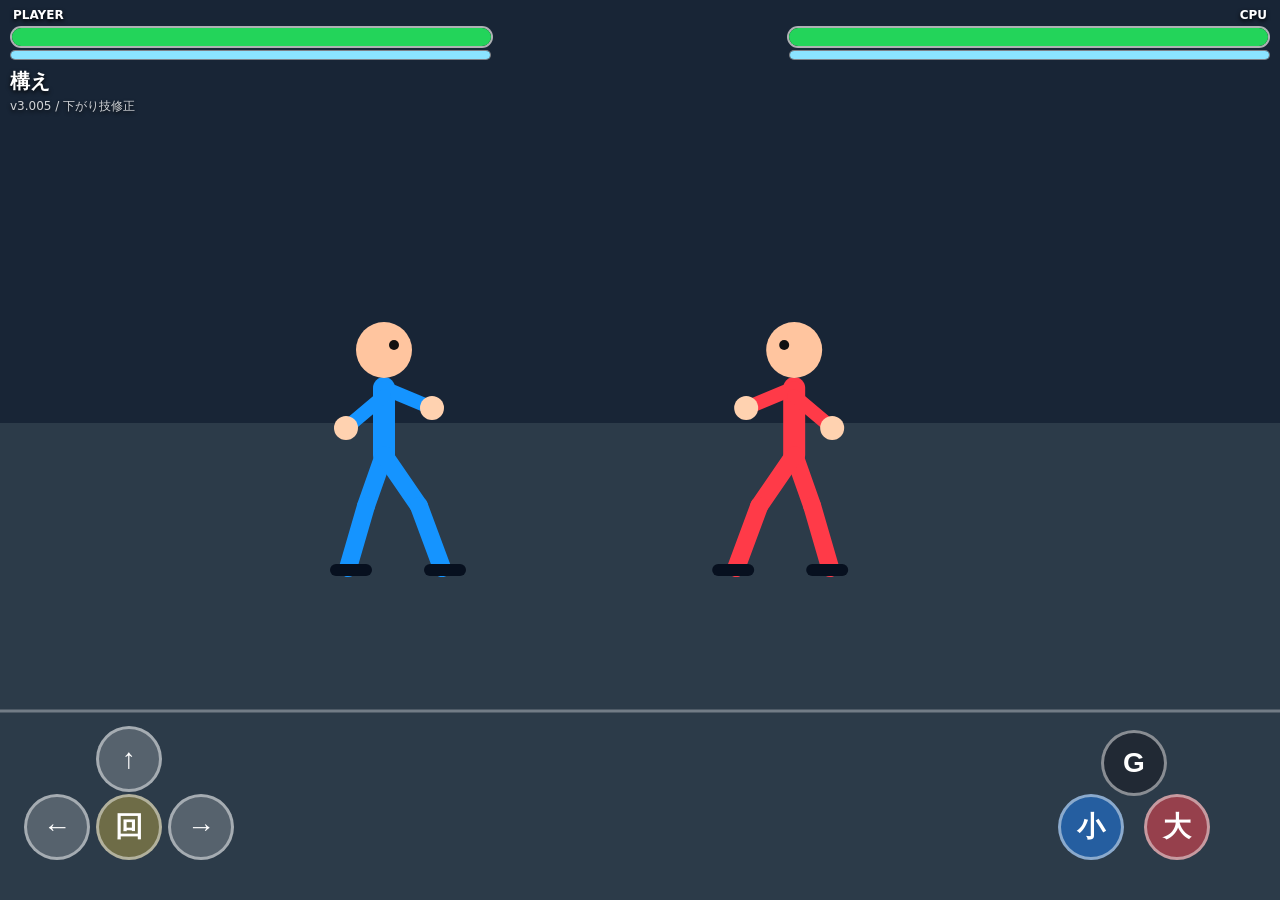
==== commit d1e70ca0: "Add files via upload" ====
--- a/index.html
+++ b/index.html
@@ -3,7 +3,7 @@
 <head>
 <meta charset="utf-8">
 <meta name="viewport" content="width=device-width,initial-scale=1,maximum-scale=1,user-scalable=no">
-<title>Taekwondo v3.004</title>
+<title>Taekwondo v3.005</title>
 <style>
 html,body{margin:0;width:100%;height:100%;overflow:hidden;background:#172434;touch-action:none;font-family:system-ui,-apple-system,"Noto Sans JP",sans-serif}
 canvas{display:block;width:100vw;height:100vh}
@@ -27,7 +27,7 @@
   <div class="wrap leftbar"><div id="pHp" class="hp"></div></div><div class="wrap rightbar"><div id="cHp" class="hp"></div></div>
   <div class="bwrap leftbar"><div id="pBal" class="bal"></div></div><div class="bwrap rightbar"><div id="cBal" class="bal"></div></div>
 </div>
-<div id="hud"><div id="move">構え</div><div id="state"></div><div id="debug">v3.004 / 押し蹴り・ボタン配置再修正</div></div>
+<div id="hud"><div id="move">構え</div><div id="state"></div><div id="debug">v3.005 / 下がり技修正</div></div>
 <div id="controls">
 <button class="up" data-b="up">↑</button><button class="lbtn" data-b="left">←</button><button class="rot" data-b="rotate">回</button><button class="rbtn" data-b="right">→</button>
 <button class="small" data-b="small">小</button><button class="big" data-b="big">大</button><button class="guard" data-b="guard">G</button>
@@ -50,7 +50,7 @@
  na:{n:"ネリョチャギ",d:.50,damage:10,bal:12,kb:24,range:112,h:-35,win:[.52,.74]},
  jumpHuri:{n:"跳びティフリギ",d:.58,damage:17,bal:26,kb:70,range:150,h:-88,win:[.42,.68],heavy:true},
  retDol:{n:"下がりトルリョチャギ",d:.47,damage:7,bal:9,kb:28,range:125,h:-35,win:[.38,.58]},
- retDwit:{n:"下がり跳びティッチャギ",d:.54,damage:12,bal:18,kb:48,range:160,h:-62,win:[.36,.60],heavy:true}
+ retDwit:{n:"下がりティッチャギ",d:.54,damage:12,bal:18,kb:48,range:160,h:-62,win:[.36,.60],heavy:true}
 };
 
 const input={down:new Set(),events:[],tap:{}};function isDown(b){return input.down.has(b)}
@@ -104,13 +104,14 @@
  if(P.stun>0){P.stun=Math.max(0,P.stun-dt);return}
  if(P.id==="idle"){if(isDown("left"))P.x-=160*dt;if(isDown("right"))P.x+=160*dt}
  else{if(["rot","dwit","huri"].includes(P.id)){if(isDown("right"))P.x+=90*dt;if(isDown("left"))P.x-=90*dt}if(P.id==="turn")P.x+=135*dt*P.turnDir;
+  if(P.id==="retDol")P.x-=220*dt;
   if(P.id==="milgi")P.x+=145*dt;P.time+=dt;if(P.id==="rot"){const p=P.progress();if(p>.76&&p<.96)P.spinReady=isDown("right")?.22:.16}tryHit(P,C);if(P.time>P.move().d)P.start("idle")}
  P.x=Math.max(60,Math.min(W-60,P.x));
 }
 function cpu(dt){
  if(C.ko)return;
  if(C.stun>0){C.stun=Math.max(0,C.stun-dt);C.guard=false;return}
- if(C.id!=="idle"){if(C.id==="milgi")C.x-=145*dt;C.time+=dt;tryHit(C,P);if(C.time>C.move().d){C.start("idle");C.cd=.35+Math.random()*.45}return}
+ if(C.id!=="idle"){if(C.id==="milgi")C.x-=145*dt;if(C.id==="retDol")C.x+=220*dt;C.time+=dt;tryHit(C,P);if(C.time>C.move().d){C.start("idle");C.cd=.35+Math.random()*.45}return}
  C.cd=Math.max(0,C.cd-dt);const dist=C.x-P.x;C.guard=false;if(P.id!=="idle"&&P.progress()<.58&&Math.random()<.028)C.guard=true;
  if(dist>270)C.x-=105*dt;else if(dist<145)C.x+=115*dt;else if(C.cd<=0){const r=Math.random();C.start(dist<175&&r<.30?"putcho":dist<230&&r<.62?"milgi":r<.80?"ap":r<.94?"dol":"na")}
  C.x=Math.max(W*.18,Math.min(W-70,C.x));
@@ -132,12 +133,12 @@
 }
 function line(x1,y1,x2,y2,w,c,a=1){ctx.save();ctx.globalAlpha=a;ctx.strokeStyle=c;ctx.lineWidth=w;ctx.lineCap="round";ctx.beginPath();ctx.moveTo(x1,y1);ctx.lineTo(x2,y2);ctx.stroke();ctx.restore()}
 function ell(x,y,rx,ry,rot,s,e,w=12,a=.4){ctx.save();ctx.globalAlpha=a;ctx.strokeStyle="white";ctx.lineWidth=w;ctx.lineCap="round";ctx.beginPath();ctx.ellipse(x,y,rx,ry,rot,s,e);ctx.stroke();ctx.restore()}
-function trail(u,x,y){const f=u.f,id=u.id;if(["rot","dwit","huri","turn","jumpHuri"].includes(id)){ell(x,y-38,58,18,-.25,Math.PI*1.05,Math.PI*1.86,10,.32);ell(x,y+10,54,16,-.22,Math.PI*.1,Math.PI*.86,10,.26)}if(id==="huri"||id==="jumpHuri")ell(x+f*145,y-72,95,44,-.22,f>0?Math.PI*1.08:-.08,f>0?Math.PI*1.88:Math.PI*.92,12,.48);if(id==="turn")ell(x+f*118,y-48,88,38,-.18,f>0?Math.PI*1.05:.02,f>0?Math.PI*1.78:Math.PI*.95,12,.44);if(id==="dwit"||id==="retDwit")line(x+f*20,y-35,x+f*170,y-65,12,"white",.4);if(id==="milgi"){line(x+f*132,y-52,x+f*132,y+12,10,"white",.32);line(x+f*96,y-36,x+f*132,y-36,6,"white",.22);line(x+f*96,y-6,x+f*132,y-6,6,"white",.18)}if(id==="putcho")ell(x+f*44,y-12,46,30,0,f>0?-.55:Math.PI+.55,f>0?.15:Math.PI-.15,9,.35);if(id==="na")ell(x+f*42,y-28,82,105,0,f>0?-1.25:Math.PI+1.25,f>0?.80:Math.PI-.80,11,.35)}
+function trail(u,x,y){const f=u.f,id=u.id;if(["rot","dwit","huri","turn","jumpHuri","retDwit"].includes(id)){ell(x,y-38,58,18,-.25,Math.PI*1.05,Math.PI*1.86,10,.32);ell(x,y+10,54,16,-.22,Math.PI*.1,Math.PI*.86,10,.26)}if(id==="huri"||id==="jumpHuri")ell(x+f*145,y-72,95,44,-.22,f>0?Math.PI*1.08:-.08,f>0?Math.PI*1.88:Math.PI*.92,12,.48);if(id==="turn")ell(x+f*118,y-48,88,38,-.18,f>0?Math.PI*1.05:.02,f>0?Math.PI*1.78:Math.PI*.95,12,.44);if(id==="dwit"||id==="retDwit")line(x+f*20,y-35,x+f*170,y-65,12,"white",.4);if(id==="milgi"){line(x+f*132,y-52,x+f*132,y+12,10,"white",.32);line(x+f*96,y-36,x+f*132,y-36,6,"white",.22);line(x+f*96,y-6,x+f*132,y-6,6,"white",.18)}if(id==="putcho")ell(x+f*44,y-12,46,30,0,f>0?-.55:Math.PI+.55,f>0?.15:Math.PI-.15,9,.35);if(id==="retDol")ell(x+f*70,y-28,70,30,-.12,f>0?Math.PI*1.05:-.05,f>0?Math.PI*1.55:Math.PI*.95,9,.34);if(id==="na")ell(x+f*42,y-28,82,105,0,f>0?-1.25:Math.PI+1.25,f>0?.80:Math.PI-.80,11,.35)}
 function fighter(u){
  let p=u.progress(),x=u.x,y=u.y,f=u.f,id=u.id,c=u.flash>0?"#fff":(u.guard?"#9fd8ff":u.c);
  if(id==="rot")y-=12*Math.abs(Math.sin(Math.PI*p*2));
  if(id==="jumpHuri")y-=34*Math.sin(Math.PI*p);
- if(id==="retDwit")y-=26*Math.sin(Math.PI*p);
+ if(id==="retDwit")y-=10*Math.sin(Math.PI*p);
  const g=y+118;let head={x,y:y-100},top={x,y:y-62},hip={x,y:y+5},fh={x:x+f*48,y:y-42},rh={x:x-f*38,y:y-22},fa={x:x-f*36,y:g},fb={x:x+f*58,y:g},ka={x:x-f*18,y:y+56},kb={x:x+f*35,y:y+56};
  if(id==="milgi"){
    // ミルギチャギ：膝を高く胸に引き付けてから、足裏で前に押す
@@ -164,12 +165,13 @@
  }
  else if(id==="putcho"){kb={x:x+f*55,y:y-14};fb={x:x+f*118,y:y-38}}
  else if(id==="dwit"){head.x=x-f*24;top.x=x-f*10;hip.x=x-f*8;kb={x:x+f*70,y:y-34};fb={x:x+f*160,y:y-62};fa={x:x-f*6,y:g}}
- else if(id==="retDwit"){head.x=x-f*24;top.x=x-f*10;hip.x=x-f*8;kb={x:x+f*70,y:y-34};fb={x:x+f*160,y:y-62};fa={x:x-f*10,y:g-18};ka={x:x-f*8,y:y+48}}
+ else if(id==="retDwit"){head.x=x-f*24;top.x=x-f*10;hip.x=x-f*8;kb={x:x+f*70,y:y-34};fb={x:x+f*160,y:y-62};fa={x:x-f*10,y:g-8};ka={x:x-f*8,y:y+52}}
  else if(id==="huri"){head.x=x-f*22;top.x=x-f*10;hip.x=x-f*6;kb={x:x+f*96,y:y-72};fb={x:x+f*130,y:y-110};fa={x:x-f*8,y:g}}
  else if(id==="jumpHuri"){head.x=x-f*24;top.x=x-f*12;hip.x=x-f*8;kb={x:x+f*100,y:y-78};fb={x:x+f*142,y:y-112};fa={x:x-f*10,y:g-18};ka={x:x-f*8,y:y+48}}
  else if(id==="turn"){head.x=x-f*18;top.x=x-f*10;hip.x=x-f*8;kb={x:x+f*82,y:y-35};fb={x:x+f*138,y:y-48};fa={x:x-f*8,y:g}}
  else if(id==="na"){const a=-1.25+p*2.05,cx=x+f*42,cy=y-28;kb={x:x+f*58,y:y-24};fb={x:cx+f*Math.cos(a)*82,y:cy+Math.sin(a)*105}}
- else if(id==="dol"||id==="retDol"){kb={x:x+f*60,y:y-10};fb={x:x+f*135,y:y-35}}
+ else if(id==="dol"){kb={x:x+f*60,y:y-10};fb={x:x+f*135,y:y-35}}
+ else if(id==="retDol"){hip.x-=f*24;top.x-=f*14;head.x-=f*10;ka={x:x-f*18,y:y+56};fa={x:x-f*50,y:g};kb={x:x+f*64,y:y-12};fb={x:x+f*138,y:y-36}}
  else if(id==="ap"){kb={x:x+f*58,y:y-5};fb={x:x+f*125,y:y-10}}
  else if(id==="rot"){if(p<.25||p>=.50&&p<.75){fa={x:x-f*6,y:g-24};fb={x:x+f*8,y:g-24};ka={x:x-f*5,y:y+58};kb={x:x+f*6,y:y+58}}else if(p<.5){fa={x:x+f*24,y:g};fb={x:x-f*40,y:g};ka={x:x+f*18,y:y+56};kb={x:x-f*26,y:y+56};head.x=x-f*8;fh={x:x-f*28,y:y-35};rh={x:x+f*20,y:y-30}}}
  trail(u,x,y);
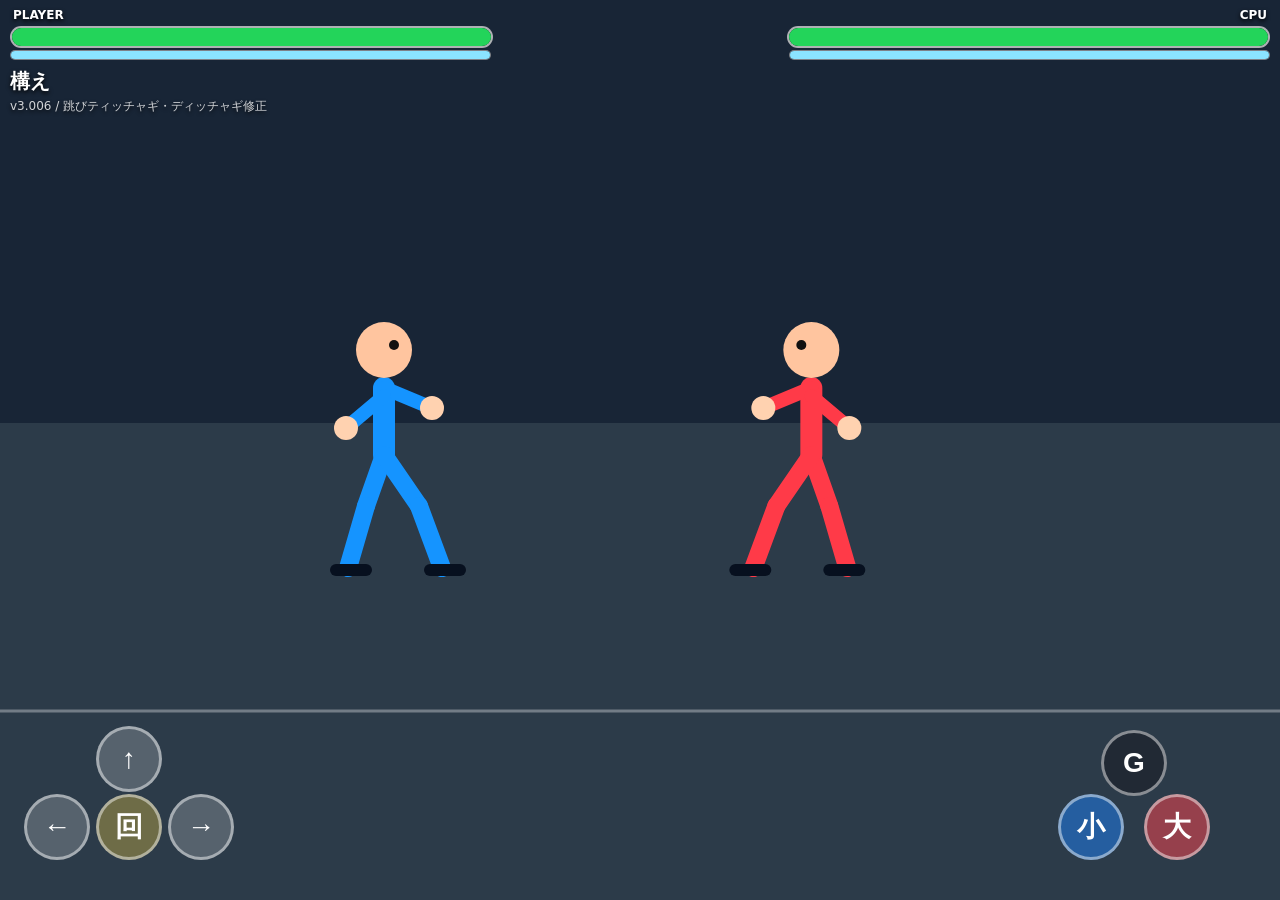
==== commit c39ca5e6: "Add files via upload" ====
--- a/index.html
+++ b/index.html
@@ -3,7 +3,7 @@
 <head>
 <meta charset="utf-8">
 <meta name="viewport" content="width=device-width,initial-scale=1,maximum-scale=1,user-scalable=no">
-<title>Taekwondo v3.005</title>
+<title>Taekwondo v3.006</title>
 <style>
 html,body{margin:0;width:100%;height:100%;overflow:hidden;background:#172434;touch-action:none;font-family:system-ui,-apple-system,"Noto Sans JP",sans-serif}
 canvas{display:block;width:100vw;height:100vh}
@@ -27,7 +27,7 @@
   <div class="wrap leftbar"><div id="pHp" class="hp"></div></div><div class="wrap rightbar"><div id="cHp" class="hp"></div></div>
   <div class="bwrap leftbar"><div id="pBal" class="bal"></div></div><div class="bwrap rightbar"><div id="cBal" class="bal"></div></div>
 </div>
-<div id="hud"><div id="move">構え</div><div id="state"></div><div id="debug">v3.005 / 下がり技修正</div></div>
+<div id="hud"><div id="move">構え</div><div id="state"></div><div id="debug">v3.006 / 跳びティッチャギ・ディッチャギ修正</div></div>
 <div id="controls">
 <button class="up" data-b="up">↑</button><button class="lbtn" data-b="left">←</button><button class="rot" data-b="rotate">回</button><button class="rbtn" data-b="right">→</button>
 <button class="small" data-b="small">小</button><button class="big" data-b="big">大</button><button class="guard" data-b="guard">G</button>
@@ -48,7 +48,7 @@
  huri:{n:"ティフリギ",d:.47,damage:14,bal:22,kb:54,range:145,h:-95,win:[.54,.78],heavy:true},
  turn:{n:"ターンチャギ",d:.70,damage:20,bal:30,kb:70,range:140,h:-48,win:[.58,.82],heavy:true},
  na:{n:"ネリョチャギ",d:.50,damage:10,bal:12,kb:24,range:112,h:-35,win:[.52,.74]},
- jumpHuri:{n:"跳びティフリギ",d:.58,damage:17,bal:26,kb:70,range:150,h:-88,win:[.42,.68],heavy:true},
+ jumpDwit:{n:"跳びティッチャギ",d:.56,damage:15,bal:22,kb:62,range:162,h:-62,win:[.48,.74],heavy:true},
  retDol:{n:"下がりトルリョチャギ",d:.47,damage:7,bal:9,kb:28,range:125,h:-35,win:[.38,.58]},
  retDwit:{n:"下がりティッチャギ",d:.54,damage:12,bal:18,kb:48,range:160,h:-62,win:[.36,.60],heavy:true}
 };
@@ -92,7 +92,7 @@
   if(ev.b==="big" && isDown("guard")){P.pushReady=0;P.start("milgi");continue}
   if((ev.b==="small"||ev.b==="big")&&(P.pushReady>0||(isDown("guard")&&(fw||(P.step>0&&P.stepDir===1))))){P.pushReady=0;P.start("milgi");continue}
   if(ev.b==="small"&&up){P.start("na");continue}
-  if(ev.b==="big"&&up){P.start("jumpHuri");continue}
+  if(ev.b==="big"&&up){P.start("jumpDwit");continue}
   if(ev.b==="small"&&(fw||(P.step>0&&P.stepDir===1))){P.start("putcho");continue}
   if(ev.b==="small"&&bk){P.start("retDol");continue}
   if(ev.b==="big"&&bk){P.start("retDwit");continue}
@@ -133,11 +133,11 @@
 }
 function line(x1,y1,x2,y2,w,c,a=1){ctx.save();ctx.globalAlpha=a;ctx.strokeStyle=c;ctx.lineWidth=w;ctx.lineCap="round";ctx.beginPath();ctx.moveTo(x1,y1);ctx.lineTo(x2,y2);ctx.stroke();ctx.restore()}
 function ell(x,y,rx,ry,rot,s,e,w=12,a=.4){ctx.save();ctx.globalAlpha=a;ctx.strokeStyle="white";ctx.lineWidth=w;ctx.lineCap="round";ctx.beginPath();ctx.ellipse(x,y,rx,ry,rot,s,e);ctx.stroke();ctx.restore()}
-function trail(u,x,y){const f=u.f,id=u.id;if(["rot","dwit","huri","turn","jumpHuri","retDwit"].includes(id)){ell(x,y-38,58,18,-.25,Math.PI*1.05,Math.PI*1.86,10,.32);ell(x,y+10,54,16,-.22,Math.PI*.1,Math.PI*.86,10,.26)}if(id==="huri"||id==="jumpHuri")ell(x+f*145,y-72,95,44,-.22,f>0?Math.PI*1.08:-.08,f>0?Math.PI*1.88:Math.PI*.92,12,.48);if(id==="turn")ell(x+f*118,y-48,88,38,-.18,f>0?Math.PI*1.05:.02,f>0?Math.PI*1.78:Math.PI*.95,12,.44);if(id==="dwit"||id==="retDwit")line(x+f*20,y-35,x+f*170,y-65,12,"white",.4);if(id==="milgi"){line(x+f*132,y-52,x+f*132,y+12,10,"white",.32);line(x+f*96,y-36,x+f*132,y-36,6,"white",.22);line(x+f*96,y-6,x+f*132,y-6,6,"white",.18)}if(id==="putcho")ell(x+f*44,y-12,46,30,0,f>0?-.55:Math.PI+.55,f>0?.15:Math.PI-.15,9,.35);if(id==="retDol")ell(x+f*70,y-28,70,30,-.12,f>0?Math.PI*1.05:-.05,f>0?Math.PI*1.55:Math.PI*.95,9,.34);if(id==="na")ell(x+f*42,y-28,82,105,0,f>0?-1.25:Math.PI+1.25,f>0?.80:Math.PI-.80,11,.35)}
+function trail(u,x,y){const f=u.f,id=u.id;if(["rot","dwit","huri","turn","jumpDwit","retDwit"].includes(id)){ell(x,y-38,58,18,-.25,Math.PI*1.05,Math.PI*1.86,10,.32);ell(x,y+10,54,16,-.22,Math.PI*.1,Math.PI*.86,10,.26)}if(id==="huri")ell(x+f*145,y-72,95,44,-.22,f>0?Math.PI*1.08:-.08,f>0?Math.PI*1.88:Math.PI*.92,12,.48);if(id==="turn")ell(x+f*118,y-48,88,38,-.18,f>0?Math.PI*1.05:.02,f>0?Math.PI*1.78:Math.PI*.95,12,.44);if(id==="dwit"||id==="retDwit"||id==="jumpDwit")line(x+f*20,y-35,x+f*170,y-65,12,"white",.4);if(id==="milgi"){line(x+f*132,y-52,x+f*132,y+12,10,"white",.32);line(x+f*96,y-36,x+f*132,y-36,6,"white",.22);line(x+f*96,y-6,x+f*132,y-6,6,"white",.18)}if(id==="putcho")ell(x+f*44,y-12,46,30,0,f>0?-.55:Math.PI+.55,f>0?.15:Math.PI-.15,9,.35);if(id==="retDol")ell(x+f*70,y-28,70,30,-.12,f>0?Math.PI*1.05:-.05,f>0?Math.PI*1.55:Math.PI*.95,9,.34);if(id==="na")ell(x+f*42,y-28,82,105,0,f>0?-1.25:Math.PI+1.25,f>0?.80:Math.PI-.80,11,.35)}
 function fighter(u){
  let p=u.progress(),x=u.x,y=u.y,f=u.f,id=u.id,c=u.flash>0?"#fff":(u.guard?"#9fd8ff":u.c);
  if(id==="rot")y-=12*Math.abs(Math.sin(Math.PI*p*2));
- if(id==="jumpHuri")y-=34*Math.sin(Math.PI*p);
+ if(id==="jumpDwit")y-=32*Math.sin(Math.PI*p);
  if(id==="retDwit")y-=10*Math.sin(Math.PI*p);
  const g=y+118;let head={x,y:y-100},top={x,y:y-62},hip={x,y:y+5},fh={x:x+f*48,y:y-42},rh={x:x-f*38,y:y-22},fa={x:x-f*36,y:g},fb={x:x+f*58,y:g},ka={x:x-f*18,y:y+56},kb={x:x+f*35,y:y+56};
  if(id==="milgi"){
@@ -164,10 +164,44 @@
    }
  }
  else if(id==="putcho"){kb={x:x+f*55,y:y-14};fb={x:x+f*118,y:y-38}}
- else if(id==="dwit"){head.x=x-f*24;top.x=x-f*10;hip.x=x-f*8;kb={x:x+f*70,y:y-34};fb={x:x+f*160,y:y-62};fa={x:x-f*6,y:g}}
- else if(id==="retDwit"){head.x=x-f*24;top.x=x-f*10;hip.x=x-f*8;kb={x:x+f*70,y:y-34};fb={x:x+f*160,y:y-62};fa={x:x-f*10,y:g-8};ka={x:x-f*8,y:y+52}}
+ else if(id==="dwit"){
+   if(p<.30){
+     // 一瞬だけ回転して背中を見せる
+     head.x=x-f*10;top.x=x-f*6;hip.x=x-f*4;
+     fa={x:x+f*20,y:g};fb={x:x-f*38,y:g};ka={x:x+f*16,y:y+56};kb={x:x-f*26,y:y+56};
+   }else{
+     // 絵の下のように、上体を倒して後ろへ突き刺す
+     head.x=x-f*28;top.x=x-f*20;hip.x=x-f*10;
+     kb={x:x+f*70,y:y-30};fb={x:x+f*162,y:y-56};
+     fa={x:x-f*8,y:g};ka={x:x-f*6,y:y+56};
+     fh={x:x-f*26,y:y-38};rh={x:x-f*18,y:y-18};
+   }
+ }
+ else if(id==="retDwit"){
+   if(p<.30){
+     head.x=x-f*10;top.x=x-f*6;hip.x=x-f*4;
+     fa={x:x+f*18,y:g-4};fb={x:x-f*40,y:g-4};ka={x:x+f*14,y:y+54};kb={x:x-f*26,y:y+54};
+   }else{
+     head.x=x-f*28;top.x=x-f*20;hip.x=x-f*10;
+     kb={x:x+f*70,y:y-30};fb={x:x+f*162,y:y-56};
+     fa={x:x-f*10,y:g-8};ka={x:x-f*8,y:y+52};
+     fh={x:x-f*26,y:y-38};rh={x:x-f*18,y:y-18};
+   }
+ }
+ else if(id==="jumpDwit"){
+   if(p<.35){
+     // 跳び上がりながら回転
+     head.x=x-f*12;top.x=x-f*6;hip.x=x-f*4;
+     fa={x:x+f*20,y:g-20};fb={x:x-f*34,y:g-20};ka={x:x+f*16,y:y+48};kb={x:x-f*22,y:y+48};
+   }else{
+     // 空中ティッチャギ
+     head.x=x-f*30;top.x=x-f*22;hip.x=x-f*12;
+     kb={x:x+f*76,y:y-34};fb={x:x+f*166,y:y-58};
+     fa={x:x-f*14,y:g-20};ka={x:x-f*10,y:y+44};
+     fh={x:x-f*28,y:y-40};rh={x:x-f*20,y:y-20};
+   }
+ }
  else if(id==="huri"){head.x=x-f*22;top.x=x-f*10;hip.x=x-f*6;kb={x:x+f*96,y:y-72};fb={x:x+f*130,y:y-110};fa={x:x-f*8,y:g}}
- else if(id==="jumpHuri"){head.x=x-f*24;top.x=x-f*12;hip.x=x-f*8;kb={x:x+f*100,y:y-78};fb={x:x+f*142,y:y-112};fa={x:x-f*10,y:g-18};ka={x:x-f*8,y:y+48}}
  else if(id==="turn"){head.x=x-f*18;top.x=x-f*10;hip.x=x-f*8;kb={x:x+f*82,y:y-35};fb={x:x+f*138,y:y-48};fa={x:x-f*8,y:g}}
  else if(id==="na"){const a=-1.25+p*2.05,cx=x+f*42,cy=y-28;kb={x:x+f*58,y:y-24};fb={x:cx+f*Math.cos(a)*82,y:cy+Math.sin(a)*105}}
  else if(id==="dol"){kb={x:x+f*60,y:y-10};fb={x:x+f*135,y:y-35}}
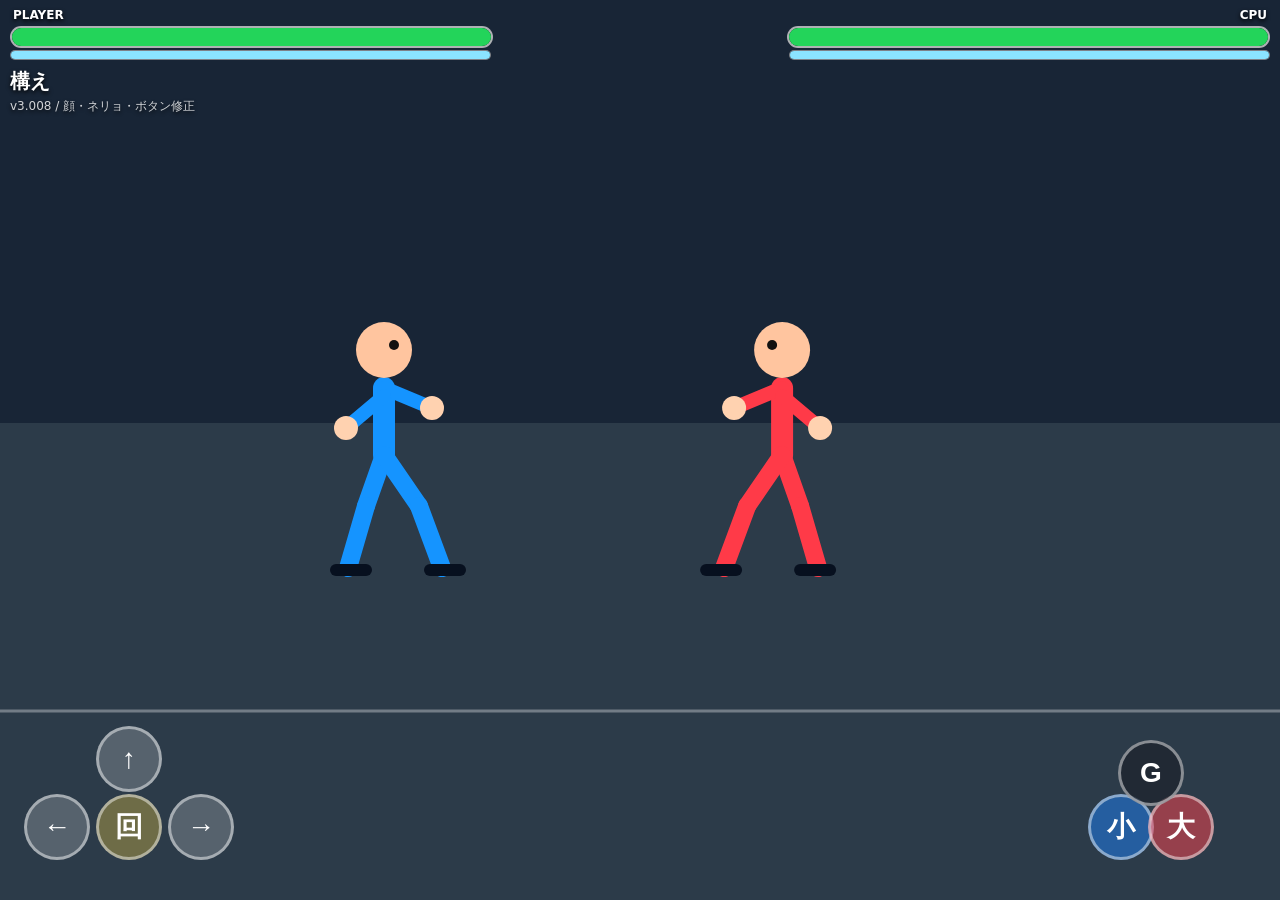
==== commit 3f23337d: "Add files via upload" ====
--- a/index.html
+++ b/index.html
@@ -3,7 +3,7 @@
 <head>
 <meta charset="utf-8">
 <meta name="viewport" content="width=device-width,initial-scale=1,maximum-scale=1,user-scalable=no">
-<title>Taekwondo v3.006</title>
+<title>Taekwondo v3.008</title>
 <style>
 html,body{margin:0;width:100%;height:100%;overflow:hidden;background:#172434;touch-action:none;font-family:system-ui,-apple-system,"Noto Sans JP",sans-serif}
 canvas{display:block;width:100vw;height:100vh}
@@ -16,8 +16,8 @@
 #move{font-size:20px;font-weight:900}#state{font-size:16px;font-weight:900;margin-top:3px}#debug{font-size:12px;opacity:.8;margin-top:3px}
 #controls{position:fixed;left:0;right:0;bottom:max(12px,env(safe-area-inset-bottom));height:172px;z-index:10;pointer-events:none}
 button{position:absolute;width:66px;height:66px;border-radius:50%;border:3px solid #ffffff78;background:#ffffff33;color:white;font-size:28px;font-weight:900;pointer-events:auto;user-select:none;-webkit-tap-highlight-color:transparent}
-button.down,button:active{transform:scale(.94);background:#ffffff5c}.up{left:96px;bottom:96px}.lbtn{left:24px;bottom:28px}.rot{left:96px;bottom:28px;background:#bea84673}.rbtn{left:168px;bottom:28px}.small{right:156px;bottom:28px;background:#1e87ff7a}.big{right:70px;bottom:28px;background:#ff465080}.guard{right:113px;bottom:92px;background:#1e232db8}
-@media(max-height:640px){#controls{height:148px}button{width:58px;height:58px;font-size:24px}.up{left:92px;bottom:82px}.lbtn{left:26px;bottom:22px}.rot{left:92px;bottom:22px}.rbtn{left:158px;bottom:22px}.small{right:142px;bottom:22px}.big{right:72px;bottom:22px}.guard{right:107px;bottom:80px}}
+button.down,button:active{transform:scale(.94);background:#ffffff5c}.up{left:96px;bottom:96px}.lbtn{left:24px;bottom:28px}.rot{left:96px;bottom:28px;background:#bea84673}.rbtn{left:168px;bottom:28px}.small{right:126px;bottom:28px;background:#1e87ff7a}.big{right:66px;bottom:28px;background:#ff465080}.guard{right:96px;bottom:82px;background:#1e232db8}
+@media(max-height:640px){#controls{height:148px}button{width:58px;height:58px;font-size:24px}.up{left:92px;bottom:82px}.lbtn{left:26px;bottom:22px}.rot{left:92px;bottom:22px}.rbtn{left:158px;bottom:22px}.small{right:118px;bottom:22px}.big{right:64px;bottom:22px}.guard{right:91px;bottom:72px}}
 </style>
 </head>
 <body>
@@ -27,7 +27,7 @@
   <div class="wrap leftbar"><div id="pHp" class="hp"></div></div><div class="wrap rightbar"><div id="cHp" class="hp"></div></div>
   <div class="bwrap leftbar"><div id="pBal" class="bal"></div></div><div class="bwrap rightbar"><div id="cBal" class="bal"></div></div>
 </div>
-<div id="hud"><div id="move">構え</div><div id="state"></div><div id="debug">v3.006 / 跳びティッチャギ・ディッチャギ修正</div></div>
+<div id="hud"><div id="move">構え</div><div id="state"></div><div id="debug">v3.008 / 顔・ネリョ・ボタン修正</div></div>
 <div id="controls">
 <button class="up" data-b="up">↑</button><button class="lbtn" data-b="left">←</button><button class="rot" data-b="rotate">回</button><button class="rbtn" data-b="right">→</button>
 <button class="small" data-b="small">小</button><button class="big" data-b="big">大</button><button class="guard" data-b="guard">G</button>
@@ -133,7 +133,7 @@
 }
 function line(x1,y1,x2,y2,w,c,a=1){ctx.save();ctx.globalAlpha=a;ctx.strokeStyle=c;ctx.lineWidth=w;ctx.lineCap="round";ctx.beginPath();ctx.moveTo(x1,y1);ctx.lineTo(x2,y2);ctx.stroke();ctx.restore()}
 function ell(x,y,rx,ry,rot,s,e,w=12,a=.4){ctx.save();ctx.globalAlpha=a;ctx.strokeStyle="white";ctx.lineWidth=w;ctx.lineCap="round";ctx.beginPath();ctx.ellipse(x,y,rx,ry,rot,s,e);ctx.stroke();ctx.restore()}
-function trail(u,x,y){const f=u.f,id=u.id;if(["rot","dwit","huri","turn","jumpDwit","retDwit"].includes(id)){ell(x,y-38,58,18,-.25,Math.PI*1.05,Math.PI*1.86,10,.32);ell(x,y+10,54,16,-.22,Math.PI*.1,Math.PI*.86,10,.26)}if(id==="huri")ell(x+f*145,y-72,95,44,-.22,f>0?Math.PI*1.08:-.08,f>0?Math.PI*1.88:Math.PI*.92,12,.48);if(id==="turn")ell(x+f*118,y-48,88,38,-.18,f>0?Math.PI*1.05:.02,f>0?Math.PI*1.78:Math.PI*.95,12,.44);if(id==="dwit"||id==="retDwit"||id==="jumpDwit")line(x+f*20,y-35,x+f*170,y-65,12,"white",.4);if(id==="milgi"){line(x+f*132,y-52,x+f*132,y+12,10,"white",.32);line(x+f*96,y-36,x+f*132,y-36,6,"white",.22);line(x+f*96,y-6,x+f*132,y-6,6,"white",.18)}if(id==="putcho")ell(x+f*44,y-12,46,30,0,f>0?-.55:Math.PI+.55,f>0?.15:Math.PI-.15,9,.35);if(id==="retDol")ell(x+f*70,y-28,70,30,-.12,f>0?Math.PI*1.05:-.05,f>0?Math.PI*1.55:Math.PI*.95,9,.34);if(id==="na")ell(x+f*42,y-28,82,105,0,f>0?-1.25:Math.PI+1.25,f>0?.80:Math.PI-.80,11,.35)}
+function trail(u,x,y){const f=u.f,id=u.id;if(["rot","dwit","huri","turn","jumpDwit","retDwit"].includes(id)){ell(x,y-38,58,18,-.25,Math.PI*1.05,Math.PI*1.86,10,.32);ell(x,y+10,54,16,-.22,Math.PI*.1,Math.PI*.86,10,.26)}if(id==="huri")ell(x+f*145,y-72,95,44,-.22,f>0?Math.PI*1.08:-.08,f>0?Math.PI*1.88:Math.PI*.92,12,.48);if(id==="turn")ell(x+f*118,y-48,88,38,-.18,f>0?Math.PI*1.05:.02,f>0?Math.PI*1.78:Math.PI*.95,12,.44);if(id==="dwit"||id==="retDwit"||id==="jumpDwit")line(x+f*20,y-35,x+f*170,y-65,12,"white",.4);if(id==="milgi"){line(x+f*132,y-52,x+f*132,y+12,10,"white",.32);line(x+f*96,y-36,x+f*132,y-36,6,"white",.22);line(x+f*96,y-6,x+f*132,y-6,6,"white",.18)}if(id==="putcho")ell(x+f*44,y-12,46,30,0,f>0?-.55:Math.PI+.55,f>0?.15:Math.PI-.15,9,.35);if(id==="retDol")ell(x+f*70,y-28,70,30,-.12,f>0?Math.PI*1.05:-.05,f>0?Math.PI*1.55:Math.PI*.95,9,.34);if(id==="na")ell(x+f*2,y+4,148,148,0,f>0?-1.65:Math.PI+1.65,f>0?.80:Math.PI-.80,11,.35)}
 function fighter(u){
  let p=u.progress(),x=u.x,y=u.y,f=u.f,id=u.id,c=u.flash>0?"#fff":(u.guard?"#9fd8ff":u.c);
  if(id==="rot")y-=12*Math.abs(Math.sin(Math.PI*p*2));
@@ -191,11 +191,11 @@
  else if(id==="jumpDwit"){
    if(p<.35){
      // 跳び上がりながら回転
-     head.x=x-f*12;top.x=x-f*6;hip.x=x-f*4;
+     head.x=x-f*16;top.x=x-f*8;hip.x=x-f*4;
      fa={x:x+f*20,y:g-20};fb={x:x-f*34,y:g-20};ka={x:x+f*16,y:y+48};kb={x:x-f*22,y:y+48};
    }else{
-     // 空中ティッチャギ
-     head.x=x-f*30;top.x=x-f*22;hip.x=x-f*12;
+     // 空中ティッチャギ。顔は背中側へ向ける
+     head.x=x-f*34;top.x=x-f*24;hip.x=x-f*12;
      kb={x:x+f*76,y:y-34};fb={x:x+f*166,y:y-58};
      fa={x:x-f*14,y:g-20};ka={x:x-f*10,y:y+44};
      fh={x:x-f*28,y:y-40};rh={x:x-f*20,y:y-20};
@@ -203,7 +203,14 @@
  }
  else if(id==="huri"){head.x=x-f*22;top.x=x-f*10;hip.x=x-f*6;kb={x:x+f*96,y:y-72};fb={x:x+f*130,y:y-110};fa={x:x-f*8,y:g}}
  else if(id==="turn"){head.x=x-f*18;top.x=x-f*10;hip.x=x-f*8;kb={x:x+f*82,y:y-35};fb={x:x+f*138,y:y-48};fa={x:x-f*8,y:g}}
- else if(id==="na"){const a=-1.25+p*2.05,cx=x+f*42,cy=y-28;kb={x:x+f*58,y:y-24};fb={x:cx+f*Math.cos(a)*82,y:cy+Math.sin(a)*105}}
+ else if(id==="na"){
+ const a=-1.65 + p*2.45;
+ const hipBase={x:x+f*2,y:y+4};
+ const len=148;
+ // 膝を曲げず、腰から足先まで一直線に近いまま半円で降ろす
+ kb={x:hipBase.x+f*Math.cos(a)*72,y:hipBase.y+Math.sin(a)*72};
+ fb={x:hipBase.x+f*Math.cos(a)*len,y:hipBase.y+Math.sin(a)*len};
+}
  else if(id==="dol"){kb={x:x+f*60,y:y-10};fb={x:x+f*135,y:y-35}}
  else if(id==="retDol"){hip.x-=f*24;top.x-=f*14;head.x-=f*10;ka={x:x-f*18,y:y+56};fa={x:x-f*50,y:g};kb={x:x+f*64,y:y-12};fb={x:x+f*138,y:y-36}}
  else if(id==="ap"){kb={x:x+f*58,y:y-5};fb={x:x+f*125,y:y-10}}
@@ -213,7 +220,16 @@
  if(u.guard){ctx.save();ctx.strokeStyle="#9fd8ff";ctx.globalAlpha=.55;ctx.lineWidth=5;ctx.beginPath();ctx.arc(x+f*42,y-45,42,f>0?2.1:-1.1,f>0?4.2:1.1);ctx.stroke();ctx.restore()}
  line(top.x,top.y,hip.x,hip.y,22,c);line(top.x,top.y,fh.x,fh.y,14,c);line(top.x,top.y+8,rh.x,rh.y,14,c);line(hip.x,hip.y,ka.x,ka.y,18,c);line(ka.x,ka.y,fa.x,fa.y,18,c);line(hip.x,hip.y,kb.x,kb.y,18,c);line(kb.x,kb.y,fb.x,fb.y,18,c);
  line(fa.x-f*12,fa.y+2,fa.x+f*18,fa.y+2,12,"#07101f");if(id==="milgi"&&p>=.38&&p<.76)line(fb.x+f*4,fb.y-30,fb.x+f*4,fb.y+30,18,"#07101f");else line(fb.x-f*12,fb.y+2,fb.x+f*18,fb.y+2,12,"#07101f");
- ctx.fillStyle="#ffd2b0";ctx.beginPath();ctx.arc(fh.x,fh.y,12,0,7);ctx.fill();ctx.beginPath();ctx.arc(rh.x,rh.y,12,0,7);ctx.fill();ctx.fillStyle="#ffc59f";ctx.beginPath();ctx.arc(head.x,head.y,28,0,7);ctx.fill();ctx.fillStyle="#111";ctx.beginPath();ctx.arc(head.x+f*10,head.y-5,5,0,7);ctx.fill();if(u.flash>0){line(x+f*24,y-90,x+f*60,y-60,4,"white",.9);line(x+f*60,y-90,x+f*24,y-60,4,"white",.9)}
+ ctx.fillStyle="#ffd2b0";
+ctx.beginPath();ctx.arc(fh.x,fh.y,12,0,7);ctx.fill();
+ctx.beginPath();ctx.arc(rh.x,rh.y,12,0,7);ctx.fill();
+ctx.fillStyle="#ffc59f";ctx.beginPath();ctx.arc(head.x,head.y,28,0,7);ctx.fill();
+ctx.fillStyle="#111";
+const backKickFace=(id==="dwit"||id==="retDwit"||id==="jumpDwit");
+const eyeX=head.x+(backKickFace?-f*12:f*10);
+const eyeY=head.y-5;
+ctx.beginPath();ctx.arc(eyeX,eyeY,5,0,7);ctx.fill();
+if(u.flash>0){line(x+f*24,y-90,x+f*60,y-60,4,"white",.9);line(x+f*60,y-90,x+f*24,y-60,4,"white",.9)}
 }
 function draw(){ctx.fillStyle="#182536";ctx.fillRect(0,0,W,H);ctx.fillStyle="#2c3b49";ctx.fillRect(0,H*.47,W,H*.53);line(0,H*.79,W,H*.79,3,"#ffffff55");fighter(C);fighter(P);if(koText>0||P.ko||C.ko){ctx.save();ctx.textAlign="center";ctx.fillStyle="white";ctx.font="900 54px system-ui";ctx.fillText(P.ko?"YOU LOSE":"K.O.",W/2,H*.34);ctx.font="900 18px system-ui";ctx.fillText("NEXT ROUND...",W/2,H*.34+36);ctx.fillText("PLAYER "+pWins+" - "+cWins+" CPU",W/2,H*.34+62);ctx.restore()}}
 function hud(){pHp.style.width=P.hp+"%";cHp.style.width=C.hp+"%";pBal.style.width=P.bal+"%";cBal.style.width=C.bal+"%";state.textContent=P.turnReady>0?"TURN READY":P.spinText>0?"SPIN BONUS!":P.spinReady>0&&P.id==="rot"?"SPIN READY":P.pushReady>0?"PUSH READY":""}
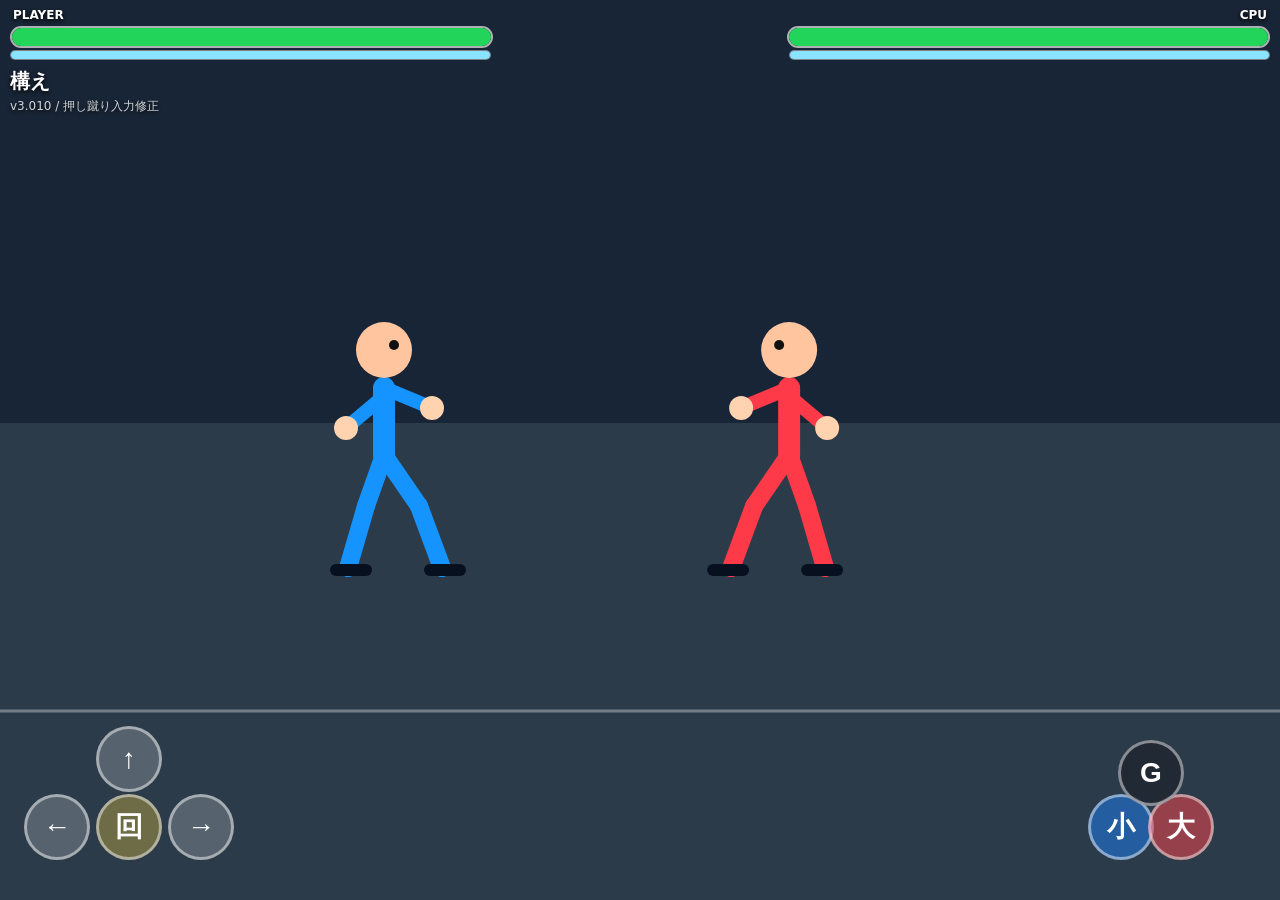
==== commit 5ac6b727: "Add files via upload" ====
--- a/index.html
+++ b/index.html
@@ -3,7 +3,7 @@
 <head>
 <meta charset="utf-8">
 <meta name="viewport" content="width=device-width,initial-scale=1,maximum-scale=1,user-scalable=no">
-<title>Taekwondo v3.008</title>
+<title>Taekwondo v3.010</title>
 <style>
 html,body{margin:0;width:100%;height:100%;overflow:hidden;background:#172434;touch-action:none;font-family:system-ui,-apple-system,"Noto Sans JP",sans-serif}
 canvas{display:block;width:100vw;height:100vh}
@@ -27,7 +27,7 @@
   <div class="wrap leftbar"><div id="pHp" class="hp"></div></div><div class="wrap rightbar"><div id="cHp" class="hp"></div></div>
   <div class="bwrap leftbar"><div id="pBal" class="bal"></div></div><div class="bwrap rightbar"><div id="cBal" class="bal"></div></div>
 </div>
-<div id="hud"><div id="move">構え</div><div id="state"></div><div id="debug">v3.008 / 顔・ネリョ・ボタン修正</div></div>
+<div id="hud"><div id="move">構え</div><div id="state"></div><div id="debug">v3.010 / 押し蹴り入力修正</div></div>
 <div id="controls">
 <button class="up" data-b="up">↑</button><button class="lbtn" data-b="left">←</button><button class="rot" data-b="rotate">回</button><button class="rbtn" data-b="right">→</button>
 <button class="small" data-b="small">小</button><button class="big" data-b="big">大</button><button class="guard" data-b="guard">G</button>
@@ -78,19 +78,30 @@
  const evs=input.events.splice(0);
  for(const ev of evs){
   if(ev.t==="reset"){fullReset();continue}
-  if(ev.t==="double"&&ev.b==="right"){P.step=.32;P.stepDir=1;P.x+=40;continue}
+  if(ev.t==="double"&&ev.b==="right"){
+   if(isDown("guard") && P.id==="idle" && P.stun<=0 && !P.ko){
+     P.step=.32;P.stepDir=1;P.x+=58;
+     P.start("milgi");
+   }else{
+     P.step=.32;P.stepDir=1;P.x+=40;
+   }
+   continue
+  }
   if(ev.t==="double"&&ev.b==="left"){P.step=.32;P.stepDir=-1;P.x-=40;continue}
   if(ev.t!=="press"||P.stun>0||P.ko)continue;
   const fw=isDown("right"),bk=isDown("left"),up=isDown("up");
-  if((ev.b==="guard"&&fw)||(ev.b==="right"&&isDown("guard")))P.pushReady=.95;
-  if(ev.b==="guard" && isDown("big") && P.id==="idle"){P.pushReady=0;P.start("milgi");continue}
+
+  // 押し蹴り：ガードを押しながら前。キックボタンは不要。
+  if(ev.b==="right" && isDown("guard") && P.id==="idle"){
+    P.pushReady=0;
+    P.start("milgi");
+    continue;
+  }
 
   if(ev.b==="big"&&P.turnReady>0){P.turnDir=bk?0:(fw?1:.45);P.spinBonus=P.spinReady>0?1:0;if(P.spinBonus)P.spinText=.55;P.start("turn");continue}
   if((P.id==="rot"||P.spinReady>0)&&ev.b==="small"){P.spinBonus=P.spinReady>0?1:0;if(P.spinBonus)P.spinText=.55;P.start("dwit");continue}
   if((P.id==="rot"||P.spinReady>0)&&ev.b==="big"){P.spinBonus=P.spinReady>0?1:0;if(P.spinBonus)P.spinText=.55;P.start("huri");continue}
   if(ev.b==="rotate"){if(P.rotBuf>0||P.id==="rot"){P.turnReady=.95;P.spinReady=.25;P.spinText=.45}P.rotBuf=.58;P.start("rot");continue}
-  if(ev.b==="big" && isDown("guard")){P.pushReady=0;P.start("milgi");continue}
-  if((ev.b==="small"||ev.b==="big")&&(P.pushReady>0||(isDown("guard")&&(fw||(P.step>0&&P.stepDir===1))))){P.pushReady=0;P.start("milgi");continue}
   if(ev.b==="small"&&up){P.start("na");continue}
   if(ev.b==="big"&&up){P.start("jumpDwit");continue}
   if(ev.b==="small"&&(fw||(P.step>0&&P.stepDir===1))){P.start("putcho");continue}
@@ -232,7 +243,7 @@
 if(u.flash>0){line(x+f*24,y-90,x+f*60,y-60,4,"white",.9);line(x+f*60,y-90,x+f*24,y-60,4,"white",.9)}
 }
 function draw(){ctx.fillStyle="#182536";ctx.fillRect(0,0,W,H);ctx.fillStyle="#2c3b49";ctx.fillRect(0,H*.47,W,H*.53);line(0,H*.79,W,H*.79,3,"#ffffff55");fighter(C);fighter(P);if(koText>0||P.ko||C.ko){ctx.save();ctx.textAlign="center";ctx.fillStyle="white";ctx.font="900 54px system-ui";ctx.fillText(P.ko?"YOU LOSE":"K.O.",W/2,H*.34);ctx.font="900 18px system-ui";ctx.fillText("NEXT ROUND...",W/2,H*.34+36);ctx.fillText("PLAYER "+pWins+" - "+cWins+" CPU",W/2,H*.34+62);ctx.restore()}}
-function hud(){pHp.style.width=P.hp+"%";cHp.style.width=C.hp+"%";pBal.style.width=P.bal+"%";cBal.style.width=C.bal+"%";state.textContent=P.turnReady>0?"TURN READY":P.spinText>0?"SPIN BONUS!":P.spinReady>0&&P.id==="rot"?"SPIN READY":P.pushReady>0?"PUSH READY":""}
+function hud(){pHp.style.width=P.hp+"%";cHp.style.width=C.hp+"%";pBal.style.width=P.bal+"%";cBal.style.width=C.bal+"%";state.textContent=P.turnReady>0?"TURN READY":P.spinText>0?"SPIN BONUS!":P.spinReady>0&&P.id==="rot"?"SPIN READY":""}
 function roundUpdate(dt){if(P.ko||C.ko){koText=Math.max(0,koText-dt);restart=Math.max(0,restart-dt);if(restart<=0)nextRound();return true}return false}
 let last=performance.now();function loop(now){const dt=Math.min(.033,(now-last)/1000);last=now;P.y=C.y=H*.5;if(hitStop>0){hitStop=Math.max(0,hitStop-dt);hud();draw();requestAnimationFrame(loop);return}if(!roundUpdate(dt)){handleInput(dt);updatePlayer(dt);cpu(dt);tryHit(C,P);P.flash=Math.max(0,P.flash-dt);C.flash=Math.max(0,C.flash-dt)}hud();draw();requestAnimationFrame(loop)}fullReset();requestAnimationFrame(loop);
 })();
